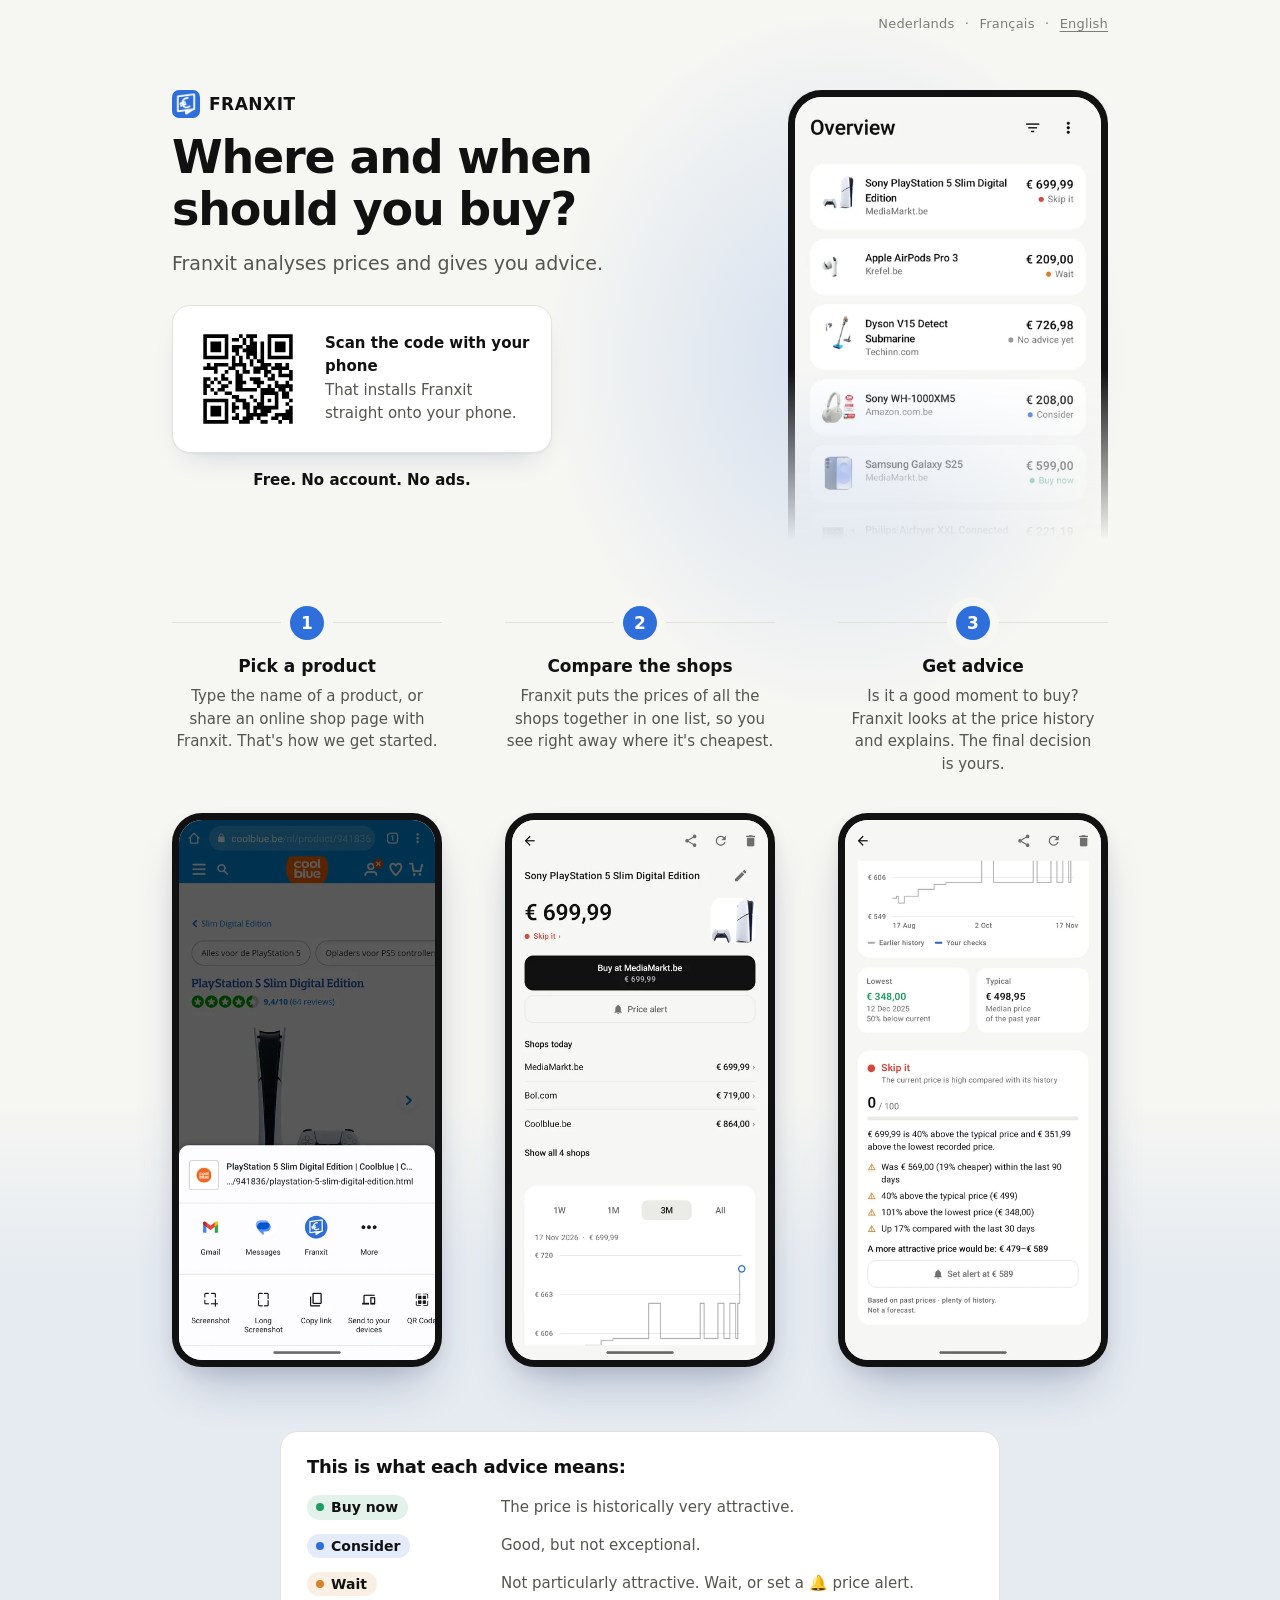
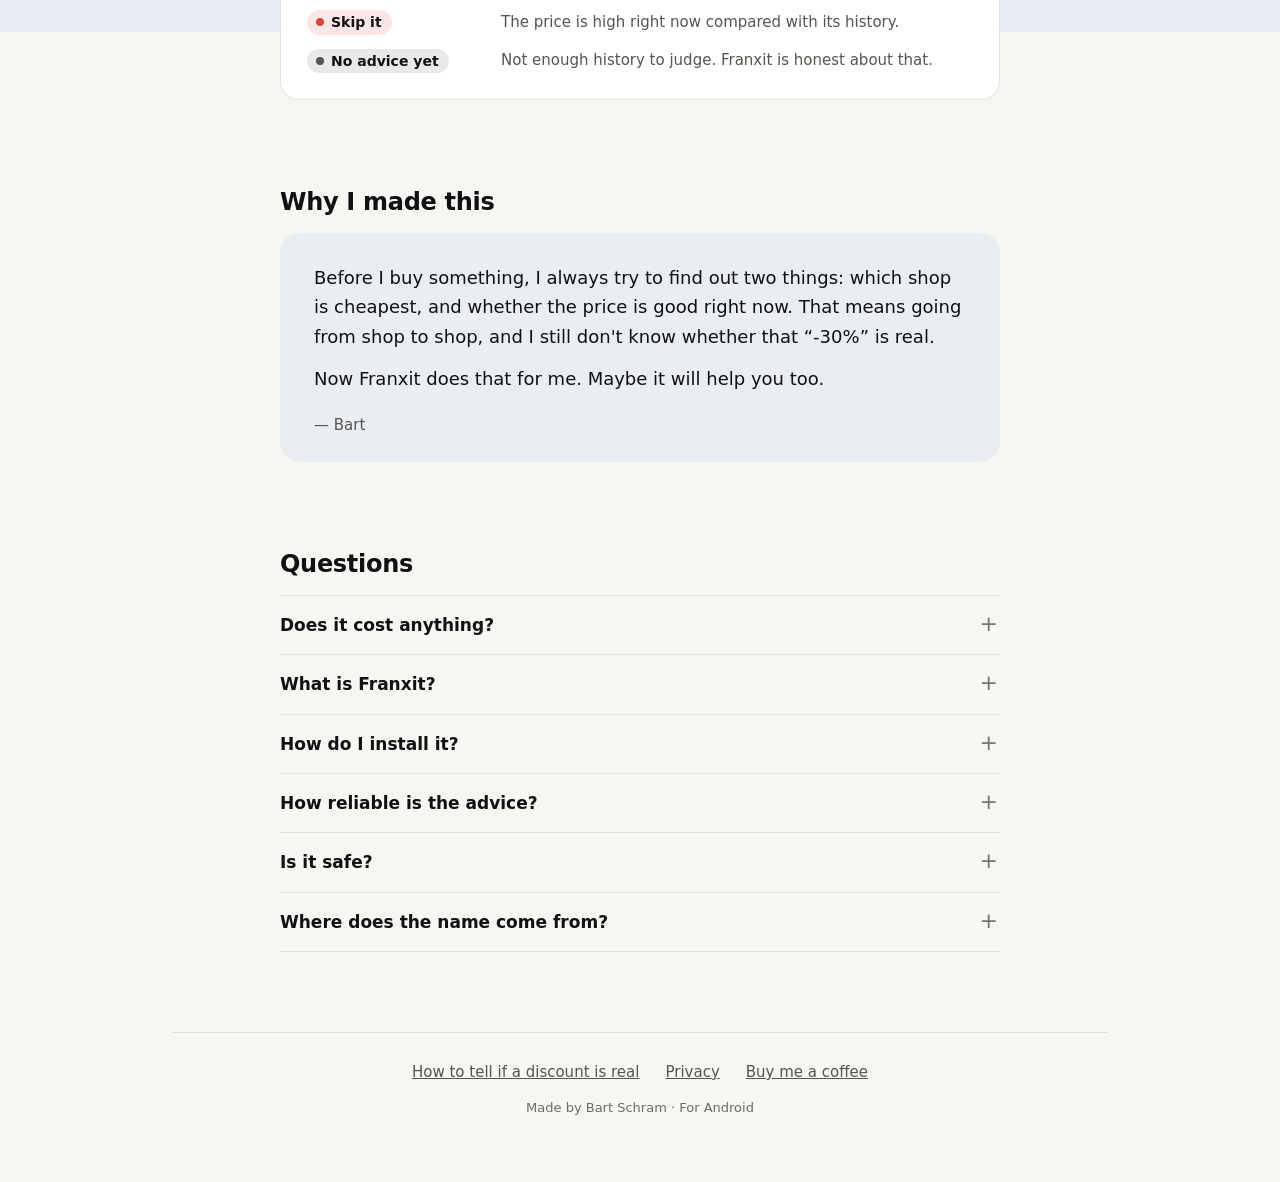
==== index.html @ c99025d2 "Footer: a quiet 'Buy me a coffee' link (nl/fr/en) Co-Authored-By: Claude Sonnet 5.5 <noreply@anthrop" ====
<!doctype html>
<html lang="nl">
<head>
<meta charset="utf-8">
<meta name="viewport" content="width=device-width, initial-scale=1">
<title>Franxit – gratis Android-app: waar en wanneer koop je best?</title>
<meta name="description" content="Franxit analyseert de prijzen en geeft advies: waar het goedkoopst is en of nu het juiste moment is. Gratis, voor Android.">
<meta name="theme-color" content="#2f6fdb">
<meta property="og:type" content="website">
<meta property="og:url" content="https://franxit.be/">
<meta property="og:locale" content="nl_BE">
<meta property="og:title" content="Franxit: waar en wanneer koop je best?">
<meta property="og:description" content="Franxit analyseert de prijzen en geeft advies: waar het goedkoopst is en of nu het juiste moment is. Gratis, voor Android.">
<meta property="og:image" content="https://franxit.be/preview.png?v=3">
<meta property="og:image:width" content="1200">
<meta property="og:image:height" content="630">
<meta property="og:site_name" content="Franxit">
<meta property="og:image:alt" content="Franxit: waar en wanneer koop je best?">
<meta name="twitter:card" content="summary_large_image">
<meta name="twitter:title" content="Franxit: waar en wanneer koop je best?">
<meta name="twitter:description" content="Franxit analyseert de prijzen en geeft advies: waar het goedkoopst is en of nu het juiste moment is. Gratis, voor Android.">
<meta name="twitter:image" content="https://franxit.be/preview.png?v=3">
<link rel="canonical" href="https://franxit.be/">
<meta name="robots" content="index,follow,max-snippet:-1,max-image-preview:large,max-video-preview:-1">
<script type="application/ld+json">{"@context": "https://schema.org", "@type": "SoftwareApplication", "name": "Franxit", "url": "https://franxit.be/", "inLanguage": "nl", "applicationCategory": "ShoppingApplication", "operatingSystem": "Android 8.0 or newer", "description": "Franxit analyseert de prijzen en geeft advies: waar het goedkoopst is en of nu het juiste moment is. Gratis, voor Android.", "image": "https://franxit.be/icon.png", "downloadUrl": "https://github.com/BartSchram93/franxit-download/releases/latest/download/franxit.apk", "offers": {"@type": "Offer", "price": "0", "priceCurrency": "EUR"}, "screenshot": ["https://franxit.be/screens/share.webp", "https://franxit.be/screens/nl/overview.webp", "https://franxit.be/screens/nl/advice.webp", "https://franxit.be/screens/nl/details.webp"], "featureList": ["Kies een product", "Vergelijk de winkels", "Krijg advies", "Volg het op"], "dateModified": "2026-11-18"}</script>
<script type="application/ld+json">{"@context": "https://schema.org", "@type": "WebSite", "name": "Franxit", "url": "https://franxit.be/", "inLanguage": "nl"}</script>
<script type="application/ld+json">{"@context": "https://schema.org", "@type": "FAQPage", "inLanguage": "nl", "mainEntity": [{"@type": "Question", "name": "Kost het iets?", "acceptedAnswer": {"@type": "Answer", "text": "Nee. Geen abonnement en geen reclame. Voor extra winkels via Google Shopping maak je zelf een gratis account bij SerpApi."}}, {"@type": "Question", "name": "Wat is Franxit?", "acceptedAnswer": {"@type": "Answer", "text": "Franxit is een gratis Android-app voor wie iets wil kopen. Je kiest een product. Franxit zoekt de goedkoopste winkel, kijkt of de prijs nu goed zit en geeft advies, zoals “nu kopen” of “wachten”. Geen account en geen reclame."}}, {"@type": "Question", "name": "Hoe installeer ik het?", "acceptedAnswer": {"@type": "Answer", "text": "Franxit werkt nog niet op iPhone, enkel op Android. Het staat niet in de Play Store, dus Android vraagt eerst toestemming. 1. Tik op de downloadknop. Waarschuwt je browser? Kies Toch downloaden. 2. Open franxit.apk. Android vraagt toestemming. Tik op Instellingen, zet het aan en ga terug. 3. Tik op Installeren. Waarschuwt Play Protect? Kies Meer details, dan Toch installeren."}}, {"@type": "Question", "name": "Hoe betrouwbaar is het advies?", "acceptedAnswer": {"@type": "Answer", "text": "Zo betrouwbaar als de prijsgeschiedenis. Heeft een product te weinig geschiedenis, dan zegt Franxit “Nog geen advies” in plaats van te gokken. Het advies rust op wat er al gebeurd is, niet op een voorspelling."}}, {"@type": "Question", "name": "Is het veilig?", "acceptedAnswer": {"@type": "Answer", "text": "Franxit vraagt enkel toegang tot internet en meldingen. Er is geen account en je producten blijven op je gsm. Franxit meet anoniem hoe de app gebruikt wordt, nooit welke producten je volgt. Het volledige verhaal staat hier.De waarschuwing bij het installeren komt er omdat de app niet in de Play Store staat."}}, {"@type": "Question", "name": "Waar komt de naam vandaan?", "acceptedAnswer": {"@type": "Answer", "text": "Van de Belgische frank en het Engelse “sit”. Op je geld blijven zitten tot het de moeite is."}}]}</script>
<link rel="alternate" hreflang="nl" href="https://franxit.be/">
<link rel="alternate" hreflang="fr" href="https://franxit.be/fr/">
<link rel="alternate" hreflang="en" href="https://franxit.be/en/">
<link rel="alternate" hreflang="x-default" href="https://franxit.be/">
<link rel="icon" href="/favicon.ico" sizes="48x48">
<link rel="icon" type="image/png" href="icon.png" sizes="256x256">
<link rel="apple-touch-icon" href="icon.png">
<script>try{if(!localStorage.getItem("lang")){var l=(navigator.language||"").slice(0,2);if(l==="fr")location.replace("/fr/");else if(l==="en")location.replace("/en/");}}catch(e){}</script>
<script>(function(){var u=navigator.userAgent||"",d=document.documentElement;d.className=/iPhone|iPad|iPod/.test(u)||(/Macintosh/.test(u)&&navigator.maxTouchPoints>1)?"ios":/Android/.test(u)?"android":"desktop";})();</script>
<style>
  :root {
    --bg: #f6f6f3; --card: #ffffff; --ink: #111111; --muted: #5d5d58; --line: #e2e2dc;
    --blue: #2f6fdb; --on-blue: #ffffff; --green: #1f9d61; --orange: #d9822b; --red: #d9483b;
    --track: #e6e6e0;
  }
  @media (prefers-color-scheme: dark) {
    :root { --bg: #0f0f10; --card: #1a1a1c; --ink: #f2f2ee; --muted: #a2a29c; --line: #2c2c2f; --track: #2e2e31; }
  }
  * { box-sizing: border-box; }
  /* No lonely words at the end of a line: short texts are balanced, longer ones kept even. */
  h1, h2, .lead, .sub, .note, .calm, .source, figcaption, .feature strong, .advice .what, summary { text-wrap: balance; }
  p, li, .feature p, details p, .advice p { text-wrap: pretty; }
  html { scroll-behavior: smooth; }
  body { margin: 0; background: var(--bg); color: var(--ink); font: 17px/1.55 system-ui, -apple-system, "Segoe UI", Roboto, sans-serif; }
  main { max-width: 1200px; margin: 0 auto; padding: 0 22px 64px; }
  .narrow { max-width: none; }
  a { color: var(--blue); }

  .hero { padding: 36px 0 8px; text-align: center; }
  .hero-shot { margin: 34px auto 0; width: 230px; height: 300px; overflow: hidden; -webkit-mask-image: linear-gradient(#000 70%, transparent); mask-image: linear-gradient(#000 70%, transparent); }
  .hero-shot img { display: block; width: 100%; height: auto; border: 7px solid #111; border-radius: 34px; box-shadow: 0 8px 24px rgba(0,0,0,.14); background: var(--card); }
  @media (min-width: 900px) {
    .hero { display: grid; grid-template-columns: 1fr 340px; gap: 96px; align-items: center; text-align: left; padding: 40px 0 0; }
    .hero-shot { margin: 0; width: 380px; height: 590px; overflow: hidden; -webkit-mask-image: linear-gradient(#000 80%, transparent); mask-image: linear-gradient(#000 80%, transparent); }
    .hero .lead { margin-left: 0; }
    h1 { font-size: 56px; }
    .lead { font-size: 21px; }
    h2 { margin-top: 96px; font-size: 28px; }
    .desktop .qr { max-width: 520px; }
    .qr img { width: 160px; height: 160px; }
    .hero .calm, .hero .source { max-width: 520px; }
    .desktop .copy { display: block; width: 100%; max-width: 440px; text-align: center; }
    .desktop .qr, .calm, .source { margin-left: 0; margin-right: 0; text-align: left; }
    .desktop .hero .qr { margin: 0 0 14px; }
    .hero .calm, .hero .source { margin-left: 0; margin-right: 0; max-width: 440px; text-align: center; }
  }
  .logo { width: 84px; height: 84px; border-radius: 21px; display: block; margin: 0 auto 18px; box-shadow: 0 6px 20px rgba(47,111,219,.28); }
  .brand { display: flex; align-items: center; justify-content: center; gap: 9px; font-weight: 700; letter-spacing: .5px; color: var(--ink); margin: 0 0 14px; }
  .brand img { width: 28px; height: 28px; border-radius: 7px; }
  @media (min-width: 900px) { .brand { justify-content: flex-start; } }
  h1 { font-size: 36px; line-height: 1.12; margin: 0 0 14px; letter-spacing: -0.6px; }
  .lead { color: var(--muted); font-size: 19px; margin: 0 auto 26px; max-width: 540px; }
  .get { display: block; max-width: 440px; margin: 0 auto; text-align: left; text-decoration: none; color: var(--ink); background: var(--card); border: 1px solid var(--line); border-radius: 18px; padding: 16px; }
  .get-top { display: flex; align-items: center; gap: 14px; }
  .get-icon { width: 52px; height: 52px; border-radius: 13px; flex: none; }
  .get-text strong { display: block; font-size: 18px; line-height: 1.25; }
  .get-text small { display: block; color: var(--muted); font-size: 14px; line-height: 1.4; margin-top: 3px; }
  .get-text small span { display: block; white-space: nowrap; }
  .get-text small #meta:empty, .get-text small #meta:not(.on) { display: none; }
  .get-go { display: block; margin-top: 14px; text-align: center; background: var(--blue); color: var(--on-blue); font-weight: 600; font-size: 17px; padding: 12px; border-radius: 12px; }
  .get:hover .get-go { filter: brightness(1.06); }
  .source { color: var(--muted); font-size: 14px; text-align: center; margin: 6px auto 0; max-width: 440px; }
  .version { color: var(--muted); font-size: 14px; text-align: center; margin: 10px 0 0; min-height: 1.4em; }
  .calm { color: var(--ink); font-size: 15px; font-weight: 600; text-align: center; margin: 16px auto 0; max-width: 420px; }

  .ios-note, .qr { display: none; }
  .ios .ios-note { display: block; max-width: 440px; margin: 0 auto 14px; background: var(--card); border: 1px solid var(--line); border-radius: 14px; padding: 12px 16px; font-size: 15px; color: var(--muted); text-align: left; }
  .ios .get, .ios .source { display: none; }
  .desktop .qr { display: flex; align-items: center; gap: 16px; max-width: 440px; margin: 0 auto 14px; text-align: left; color: var(--muted); font-size: 15px; background: var(--card); border: 1px solid var(--line); border-radius: 18px; padding: 14px 16px; }
  .qr strong { color: var(--ink); }
  .qr img { width: 124px; height: 124px; flex: none; background: #fff; image-rendering: pixelated; }
.steps { list-style: none; padding: 0; margin: 20px 0 0; display: grid; gap: 20px; counter-reset: s; }
  .steps li { counter-increment: s; display: grid; grid-template-columns: 34px 1fr; gap: 14px; align-items: start; margin: 0; }
  .steps li::before { content: counter(s); width: 34px; height: 34px; border-radius: 50%; background: var(--blue); color: var(--on-blue); font-weight: 700; display: grid; place-items: center; }
  @media (min-width: 900px) { .steps { grid-template-columns: repeat(3, 1fr); gap: 32px; } .steps li { grid-template-columns: 1fr; gap: 12px; align-content: start; } }
    .steps strong { display: block; }
  a:focus-visible, summary:focus-visible { outline: 3px solid var(--blue); outline-offset: 3px; border-radius: 6px; }
  .steps span { color: var(--muted); font-size: 15px; }
  .dl2 { display: block; max-width: 440px; margin: 16px auto 0; text-align: center; background: var(--blue); color: var(--on-blue); font-weight: 600; padding: 12px; border-radius: 12px; text-decoration: none; }
  .ios .dl2, .desktop .dl2, .desktop .get, .desktop .source { display: none; }
  .share { display: inline-block; margin-top: 10px; }

  h2 { font-size: 24px; line-height: 1.2; margin: 64px 0 8px; letter-spacing: -0.3px; }
  .sub { color: var(--muted); margin: 0 0 20px; }
  .note { color: var(--muted); font-size: 14px; margin: 12px 0 0; }

  /* The advice card, as the app shows it */
  .advice { background: var(--card); border: 1px solid var(--line); border-radius: 20px; padding: 18px 20px; }
  .advice .head { display: flex; align-items: flex-start; gap: 10px; }
  .advice .dot { flex: none; width: 10px; height: 10px; border-radius: 50%; background: var(--green); margin-top: 9px; }
  .advice .title { font-size: 21px; font-weight: 600; color: var(--green); line-height: 1.3; }
  .advice .what { color: var(--muted); font-size: 14px; margin-top: 1px; }
  .bar { margin: 14px 0 12px; height: 8px; border-radius: 6px; background: var(--track); overflow: hidden; }
  .bar span { display: block; height: 100%; width: 82%; background: var(--green); border-radius: 6px; }
  .advice p { margin: 0 0 10px; font-size: 16px; }
  .reasons { list-style: none; padding: 0; margin: 0 0 12px; }
  .reasons li { position: relative; padding-left: 22px; margin: 0 0 6px; font-size: 15px; }
  .reasons li::before { content: "+"; position: absolute; left: 4px; top: 0; font-weight: 700; color: var(--green); }
  .advice .foot { color: var(--muted); font-size: 13px; margin: 0; }

  .shots { display: flex; gap: 14px; overflow-x: auto; scroll-snap-type: x mandatory; margin: 0 -22px; padding: 4px 22px 14px; scrollbar-width: none; }
  .shots::-webkit-scrollbar { display: none; }
  .phone { flex: 0 0 70%; scroll-snap-align: center; margin: 0; text-align: center; }
  .phone img { display: block; width: 100%; height: auto; border: 7px solid #111; border-radius: 30px; box-shadow: 0 8px 24px rgba(0,0,0,.14); background: var(--card); }
  .phone figcaption { color: var(--muted); font-size: 14px; margin-top: 10px; }
  .dots { display: flex; justify-content: center; gap: 7px; margin: 2px 0 0; }
  .dots span { width: 7px; height: 7px; border-radius: 50%; background: var(--line); }
  .dots span.on { background: var(--ink); }
  /* Tablet or a narrow window: two by two, nothing to scroll. On a computer all four in a row. */
  @media (min-width: 900px) { .shots { display: grid; grid-template-columns: 1fr 1fr; gap: 24px; overflow: visible; margin: 0; padding: 4px 0 14px; } .phone { flex: none; } .dots { display: none; } }
  @media (min-width: 900px) { .shots { grid-template-columns: repeat(3, minmax(0, 330px)); justify-content: space-between; } .phone { max-width: 330px; } }
    /* The advice names: the label with its dot, and its explanation under it. The same on every screen and in every language. */
  /* The five advice names as coloured labels, each with its explanation. The same on every screen and language. */
  .advice-h { margin: 36px 0 14px; font-weight: 700; font-size: 17px; }
  .legend { list-style: none; padding: 0; margin: 0; display: grid; gap: 12px; }
  .legend li { display: grid; grid-template-columns: 1fr; gap: 3px; margin: 0; font-size: 15px; line-height: 1.45; }
  .legend strong { justify-self: start; display: inline-flex; align-items: center; gap: 7px; padding: 2px 10px 2px 9px; border-radius: 999px; font-size: 14px; font-weight: 600; background: color-mix(in srgb, var(--c) 13%, transparent); }
  .legend i { flex: none; width: 8px; height: 8px; border-radius: 50%; background: var(--c); }
  .legend span { color: var(--muted); }
  @media (min-width: 900px) { .legend li { grid-template-columns: 170px 1fr; gap: 16px; align-items: center; } }

    .features { display: grid; gap: 28px 40px; grid-template-columns: 1fr; padding: 0; margin: 0; list-style: none; }
  @media (min-width: 560px) { .features { grid-template-columns: 1fr 1fr; } }
  @media (min-width: 900px) { .features { grid-template-columns: repeat(4, 1fr); } }
  .feature { margin: 0; padding-top: 14px; border-top: 1px solid var(--line); }
  .feature strong { display: block; font-size: 17px; margin-bottom: 4px; text-wrap: wrap; }
  .feature p { margin: 0; color: var(--muted); font-size: 15px; }

  /* The story: plain text, no panel. */
  .story p { font-size: 17px; line-height: 1.65; margin: 0 0 12px; }
  @media (min-width: 900px) { .story p { font-size: 18px; } }
  .signature { color: var(--muted); font-size: 15px !important; margin: 16px 0 0 !important; }
  .signature::before { content: "— "; }

    .card { background: var(--card); border: 1px solid var(--line); border-radius: 18px; padding: 18px 20px; }
  .card p { margin: 0 0 10px; } .card p:last-child { margin: 0; }
  ol { padding-left: 22px; margin: 0; } li { margin: 0 0 10px; }
  .small { color: var(--muted); font-size: 15px; }

  details { border-top: 1px solid var(--line); padding: 0; margin: 0; }
  details:last-of-type { border-bottom: 1px solid var(--line); }
  summary { cursor: pointer; font-weight: 600; padding: 16px 0; list-style: none; position: relative; padding-right: 28px; }
  summary::-webkit-details-marker { display: none; }
  summary::after { content: "+"; position: absolute; right: 2px; top: 11px; font-size: 22px; font-weight: 400; color: var(--muted); }
  details[open] summary::after { content: "–"; }
  details p { margin: 0 0 14px; color: var(--muted); }

  footer { margin-top: 56px; color: var(--muted); font-size: 14px; text-align: center; }
  footer p { margin: 0 0 6px; }
  footer a { color: var(--muted); }

  /* The language choice: there for whoever looks for it, not competing with the page. */
  .langs { text-align: right; font-size: 13px; padding-top: 6px; color: var(--muted); opacity: .75; letter-spacing: .2px; }
  .langs { margin-right: -6px; }
  .langs a { color: var(--muted); text-decoration: none; display: inline-block; padding: 8px 6px; }
  .langs a:hover { text-decoration: underline; opacity: 1; }
  .langs b { color: var(--muted); font-weight: 500; display: inline-block; padding: 8px 6px; text-decoration: underline; text-underline-offset: 3px; }

  /* On a computer the whole width is used: the blocks sit side by side instead of in one narrow column. */
  @media (min-width: 900px) {
    .legend { grid-template-columns: repeat(5, 1fr); gap: 28px; }
    .legend li { grid-template-columns: 1fr; gap: 8px; align-items: start; align-content: start; }
    .story { display: grid; grid-template-columns: 1.5fr 1fr; column-gap: 64px; padding: 34px 40px 30px 36px; }
    .story::before { left: 32px; }
    .story p { margin: 0; }
    .story p:first-of-type { grid-row: 1 / span 2; }
    .story p:nth-of-type(2) { padding-top: 14px; align-self: start; font-size: 22px; line-height: 1.5; }
    .story .signature { align-self: end; margin: 0 !important; }
    .install { padding: 26px 32px; }
    .install ol { display: grid; grid-template-columns: repeat(3, 1fr); gap: 36px; list-style: none; padding: 0; counter-reset: i; }
    .install ol li { counter-increment: i; margin: 0; }
    .install ol li::before { content: counter(i); display: grid; place-items: center; width: 30px; height: 30px; border-radius: 50%; background: var(--blue); color: var(--on-blue); font-weight: 700; margin-bottom: 10px; }
    .install .small { margin-top: 22px !important; }
    .faq { display: grid; grid-template-columns: 1fr 1fr; column-gap: 56px; align-items: start; }
    .faq details:last-of-type { border-bottom: 0; }
    .faq details:nth-last-of-type(-n+2) { border-bottom: 1px solid var(--line); }
  }

  @media (min-width: 900px) { footer { margin-top: 80px; padding-top: 28px; border-top: 1px solid var(--line); } }

  /* Each screen has its step on top. */
  .step { display: grid; grid-template-columns: 34px 1fr; gap: 14px; align-items: start; text-align: left; margin-bottom: 18px; }
  .step b { width: 34px; height: 34px; border-radius: 50%; background: var(--blue); color: var(--on-blue); display: grid; place-items: center; }
  .step strong { display: block; }
  .step span { color: var(--muted); font-size: 15px; display: block; }
  .phone figcaption { display: none; }
  .minor { font-size: 20px; }
  .copy, .closing { display: none; }
  .copy { font: inherit; font-size: 14px; color: var(--muted); background: none; border: 0; padding: 8px 0 0; cursor: pointer; text-decoration: underline; text-underline-offset: 3px; }
  .desktop .copy { display: inline-block; }
  .desktop .closing { display: block; }
  .closing { margin: 96px 0 0; padding: 44px 24px; border-radius: 24px; text-align: center; background: color-mix(in srgb, var(--blue) 9%, var(--bg)); }
  .closing h2 { margin: 0 0 22px; }
  .closing-qr { display: inline-flex; align-items: center; gap: 22px; text-align: left; color: var(--muted); font-size: 15px; background: var(--card); border: 1px solid var(--line); border-radius: 18px; padding: 16px 22px; }
  .closing-qr strong { color: var(--ink); }
  .closing-qr img { width: 140px; height: 140px; image-rendering: pixelated; background: #fff; }
  @media (min-width: 900px) {
    .hero { grid-template-columns: minmax(0, 1fr) 380px; gap: 64px; }
    .hero-shot { position: relative; }
    .step { min-height: 92px; }
    .minor { margin-top: 80px; }
  }

  @media (min-width: 900px) { .desktop .hero .qr { max-width: 440px; } .desktop .hero .qr img { width: 150px; height: 150px; flex: none; } }

  .story { padding: 0; }
  @media (min-width: 900px) {
    .story { display: block; max-width: 760px; }
    .story p, .story p:nth-of-type(2) { font-size: 18px; line-height: 1.65; padding: 0; margin: 0 0 12px; grid-row: auto; }
  }
  details p { margin: 0 0 12px; }
  .install-steps { margin: 0 0 12px; padding-left: 22px; color: var(--muted); }
  .install-steps li { margin: 0 0 8px; }
  .install-steps strong { color: var(--ink); }

  /* Phone: the cards line up on the left margin, only the next one peeks in (faded), nothing is cut off on the left. */
  @media (max-width: 899px) {
    .shots { gap: 24px; scroll-padding-left: 22px; -webkit-mask-image: linear-gradient(to right, #000 86%, transparent); mask-image: linear-gradient(to right, #000 86%, transparent); }
    .shots.end { -webkit-mask-image: none; mask-image: none; }
    .phone { flex: 0 0 76%; scroll-snap-align: start; }
  }

  /* Every step text box is as tall as the tallest one, so the screens below start on the same line. */
  .phone { display: flex; flex-direction: column; }
  .step { flex: 1 1 auto; align-content: start; }
  .phone img { flex: none; }

  /* The overview: in the carousel as the last card on phones and tablets, big in the hero on a computer. */
  .step.plain { grid-template-columns: 1fr; }
  @media (max-width: 899px) { .hero-shot { display: none; } }
  @media (min-width: 900px) { .phone.extra { display: none; } }

  .wide .shots { margin-top: 56px; }
  @media (min-width: 900px) { .wide .shots { margin-top: 72px; } }

  /* The step text sits under its screen. */
  .step { margin: 18px 0 0; flex: none; }
  .phone img { order: 0; }

  /* Finishing touches */
  :root { --muted: #55554f; }
  @media (prefers-color-scheme: dark) { :root { --muted: #a8a8a2; } }
  .advice-h { margin-top: 48px; font-size: 18px; }
  @media (min-width: 900px) {
    .step span, .legend span, details p, .install-steps { font-size: 16px; }
    .legend li { font-size: 16px; }
    .advice-h { margin-top: 72px; }
    .hero-copy { padding-bottom: 28px; }
    .story { columns: 2; column-gap: 56px; max-width: none; display: block; }
    .story p { break-inside: avoid; }
    .story .signature { column-span: all; margin-top: 8px !important; }
    footer { display: flex; flex-wrap: wrap; justify-content: center; gap: 0; }
    footer p { margin: 0; }
    footer p + p::before { content: "·"; margin: 0 12px; }
  }
  @media (min-width: 900px) {
    footer .share { margin-top: 0; }
    .story p:nth-of-type(2) { font-size: 22px; line-height: 1.5; }
  }

  /* Polish: depth, a soft glow behind the hero phone, and phones that still show up in dark mode. */
  :root { color-scheme: light dark; }
  ::selection { background: color-mix(in srgb, var(--blue) 25%, transparent); }
  .hero { position: relative; }
  .phone img, .hero-shot img { box-shadow: 0 28px 50px -18px rgba(22, 44, 96, .30), 0 6px 16px rgba(0, 0, 0, .07); }
  .qr, .get, .ios .ios-note { box-shadow: 0 1px 2px rgba(0, 0, 0, .04), 0 14px 30px -18px rgba(22, 44, 96, .25); }
  .step b { box-shadow: 0 0 0 5px color-mix(in srgb, var(--blue) 14%, transparent); }
  @media (min-width: 900px) {
    .hero::before { content: ""; position: absolute; right: -20px; top: -30px; width: 580px; height: 700px; z-index: -1; pointer-events: none;
      background: radial-gradient(closest-side, color-mix(in srgb, var(--blue) 17%, transparent), transparent); }
    h1 { letter-spacing: -1.2px; }
    .hero-shot { -webkit-mask-image: linear-gradient(#000 62%, transparent); mask-image: linear-gradient(#000 62%, transparent); }
  }
  @media (prefers-color-scheme: dark) {
    .phone img, .hero-shot img { border-color: #3a3a40; box-shadow: 0 28px 50px -18px rgba(0, 0, 0, .8), 0 0 0 1px #4a4a52; }
    .qr, .get { box-shadow: none; }
  }
  .qr img { border-radius: 10px; }

  /* Dark mode: no grey fade on the hero phone, a clean rounded cut instead. */
  @media (prefers-color-scheme: dark) and (min-width: 900px) {
    .hero-shot { -webkit-mask-image: none; mask-image: none; border-radius: 36px; box-shadow: 0 0 0 1px #4a4a52, 0 28px 50px -18px rgba(0,0,0,.8); }
    .hero-shot img { box-shadow: none; border-bottom: 0; border-radius: 36px 36px 0 0; }
  }
  @media (min-width: 900px) { .story p:nth-of-type(2) { font-size: 18px; line-height: 1.65; } }
  .step { margin-top: 34px; }

  /* Steps: above their screen on tablet and computer; on a phone one shared caption under the carousel follows the screen in view. */
  .step { margin: 0 0 24px; flex: 1 1 auto; }
  .live { display: none; }
  @media (max-width: 899px) {
    .phone .step { display: none; }
    .phone { flex: 0 0 66%; }
    .live { display: block; margin-top: 18px; min-height: 96px; }
    .live .live-step { display: none; margin: 0; }
    .live .live-step.on { display: grid; }
  }
  @media (max-width: 899px) { .shots { padding-bottom: 36px; margin-bottom: -22px; } }

  @media (max-width: 899px) { .live { min-height: 128px; } }
  @media (max-width: 899px) { .dots { margin-top: 18px; } }
  /* Phone: the chosen screen snaps to the middle, a sliver of its neighbours on both sides. */
  @media (max-width: 899px) {
    .shots { padding-left: 17vw; padding-right: 17vw; scroll-padding: 0; gap: 20px;
      -webkit-mask-image: linear-gradient(to right, transparent, #000 9%, #000 91%, transparent); mask-image: linear-gradient(to right, transparent, #000 9%, #000 91%, transparent); }
    .shots.end { -webkit-mask-image: linear-gradient(to right, transparent, #000 9%, #000 91%, transparent); mask-image: linear-gradient(to right, transparent, #000 9%, #000 91%, transparent); }
    .phone { flex: 0 0 66vw; scroll-snap-align: center; }
  }
  /* Phone: tighter rhythm between the blocks, and the shared caption is only as tall as its longest step. */
  @media (max-width: 899px) {
    .live { display: grid; min-height: 0; margin-top: 10px; }
    .live .live-step, .live .live-step.on { display: grid; grid-area: 1 / 1; visibility: hidden; }
    .live .live-step.on { visibility: visible; }
    .wide .shots { margin-top: 36px; }
    .advice-h { margin-top: 36px; }
    h2 { margin-top: 44px; }
    .dots { margin-top: 14px; }
    footer { margin-top: 40px; }
  }

  /* Desktop: a narrower, centred column. The FAQ, story and legend stack instead of sitting side by side. */
  @media (min-width: 900px) {
    main { max-width: 980px; }
    .hero { grid-template-columns: minmax(0, 1fr) 320px; gap: 56px; }
    .hero-shot { width: 320px; height: 500px; }
    h1 { font-size: 46px; }
    .shots { grid-template-columns: repeat(3, minmax(0, 270px)); }
    .phone { max-width: 270px; }
    .narrow { max-width: 720px; margin-left: auto; margin-right: auto; }
    .legend { grid-template-columns: 1fr; gap: 14px; max-width: 720px; margin-left: auto; margin-right: auto; }
    .advice-h { max-width: 720px; margin-left: auto; margin-right: auto; }
    .legend li { grid-template-columns: 190px 1fr; gap: 18px; align-items: center; }
    .story { columns: 1; max-width: none; }
    .story p, .story p:nth-of-type(2) { font-size: 18px; }
    .faq { grid-template-columns: 1fr; }
    .faq details:nth-last-of-type(-n+2) { border-bottom: 0; }
    .faq details:last-of-type { border-bottom: 1px solid var(--line); }
  }

  .sr-only { position: absolute; width: 1px; height: 1px; margin: -1px; padding: 0; overflow: hidden; clip: rect(0 0 0 0); white-space: nowrap; border: 0; }

  /* Desktop and tablet: each step is anchored to its screen, same width, with a thin rule on top; less air above. */
  @media (min-width: 900px) {
    .phone .step { width: 100%; padding-top: 16px; border-top: 1px solid var(--line); margin-bottom: 20px; align-content: start; }
    .step b { box-shadow: none; }
    .wide .shots { margin-top: 48px; }
  }

  /* Footer: the links on one line, the small print under it. */
  footer, footer p { display: block; }
  footer .foot-links { display: flex; flex-wrap: wrap; justify-content: center; gap: 8px 26px; margin: 0 0 14px; font-size: 15px; }
  footer .foot-links a { margin: 0; white-space: nowrap; }
  footer .foot-meta { margin: 0; font-size: 13px; opacity: .85; }
  footer p + p::before { content: none; }
  @media (max-width: 899px) { footer .foot-links { flex-direction: column; align-items: center; gap: 10px; } }

  @media (max-width: 899px) { .dots { margin-top: 4px; } .live { margin-top: 28px; } }
  @media (max-width: 899px) { .shots { padding-bottom: 72px; margin-bottom: -58px; } }

  /* Last refinements: fewer questions, the legend as a quiet card on desktop, the story as a soft panel, the date on its own line. */
  .story { background: color-mix(in srgb, var(--blue) 6%, var(--bg)); border-radius: 20px; padding: 24px 24px 18px; }
  .story p:last-child { margin-bottom: 0; }
  #updated { display: block; margin-top: 4px; }
  @media (min-width: 900px) {
    .legend-card { max-width: none; margin: 72px 0 0; background: var(--card); border: 1px solid var(--line); border-radius: 18px; padding: 26px 30px 28px; }
    .legend-card .advice-h { margin: 0 0 18px; max-width: none; }
    .legend-card .legend { max-width: none; margin: 0; }
    .hero-shot { height: 450px; }
    .story { padding: 30px 34px 24px; }
  }

  /* Phone: label on the left, explanation on the right, so the list is about half as tall. */
  @media (max-width: 899px) {
    .legend { gap: 16px; }
    .legend li { grid-template-columns: 42% 1fr; gap: 14px; align-items: start; font-size: 15px; line-height: 1.45; }
    .legend strong { white-space: normal; align-items: center; }
    .legend span { padding-top: 2px; }
  }
  @media (max-width: 899px) { .legend li { grid-template-columns: 40% 1fr; gap: 12px; } .legend strong { border-radius: 16px; padding: 4px 11px 4px 10px; } }
  /* Phone, second attempt: a plain coloured dot and bold label, the explanation right under it; no pills, tight rhythm. */
  @media (max-width: 899px) {
    .legend { gap: 14px; }
    .legend li { grid-template-columns: 1fr; gap: 1px; font-size: 15px; line-height: 1.45; }
    .legend strong { background: none; border-radius: 0; padding: 0; gap: 9px; font-size: 16px; display: flex; justify-self: start; }
    .legend i { width: 9px; height: 9px; }
    .legend span { padding: 0 0 0 18px; }
  }

  /* Phone: the phone is sized to the available height so it and its caption fit together (see the nudge in the page script). */
  @media (max-width: 899px) {
    .shots { --pw: min(66vw, 360px, calc((100svh - 190px) / 2.05)); padding-left: calc((100vw - var(--pw)) / 2); padding-right: calc((100vw - var(--pw)) / 2); }
    .phone { flex: 0 0 var(--pw); }
  }

  /* Desktop refinements: hero text and phone share their top edge, even spacing before the legend, one-line footer, the money question first. */
  @media (min-width: 900px) {
    .hero { align-items: start; }
    .hero-copy { padding-bottom: 0; }
    .legend-card { margin-top: 48px; }
    footer .foot-meta #updated { display: inline; margin: 0; }
    footer .foot-meta #updated:not(:empty)::before { content: " · "; }
  }

  .ios-note .ios-b { display: block; margin-top: 6px; }

  /* Desktop legend: every row is as tall as the tallest, so the labels sit at an even distance. */
  @media (min-width: 900px) {
    .legend-card .legend { gap: 14px; }
    .legend-card .legend li { grid-template-columns: 190px 1fr; }
    .legend-card .legend li { align-items: center; align-content: center; }
  }

  /* Desktop polish: no lone words on the last line of a step, a hover cue on the questions, a slightly higher start, equal section headings. */
  @media (min-width: 900px) {
    .step span { text-wrap: pretty; }
    summary::after { right: 2px; color: var(--ink); opacity: .55; }
    summary:hover { color: var(--blue); }
    summary:hover::after { opacity: 1; }
    details[open] summary::after { opacity: 1; }
    .hero { padding-top: 22px; }
    .wide .shots { margin-top: 40px; }
    h2, .minor { font-size: 24px; margin-top: 88px; margin-bottom: 16px; }
  }

  /* Desktop: number and title on one line, the text under them over the full column width, so it stays short (three lines). */
  @media (min-width: 900px) {
    .phone .step > div { display: contents; }
    .phone .step { grid-template-columns: 34px 1fr; column-gap: 14px; row-gap: 8px; align-items: center; }
    .phone .step strong { grid-column: 2; align-self: center; }
    .phone .step span { grid-column: 1 / -1; }
    .phone .step { min-height: 0; }
  }
  @media (min-width: 900px) { .phone .step span { font-size: 15px; line-height: 1.5; } }

  /* Desktop, final: the number sits centred on the thin line above each step, title and text centred under it. */
  @media (min-width: 900px) {
    .phone .step { display: block; position: relative; text-align: center; padding-top: 30px; }
    .phone .step > div { display: block; }
    .phone .step b { position: absolute; top: -17px; left: 50%; transform: translateX(-50%); box-shadow: 0 0 0 9px var(--bg); }
    .phone .step strong { display: block; margin-bottom: 6px; }
    .phone .step span { display: block; max-width: 270px; margin: 0 auto; }
  }
  @media (min-width: 900px) { .wide .shots { margin-top: 68px; } }
  @media (min-width: 900px) { .wide .shots { margin-top: 88px; } }
  @media (min-width: 900px) { .phone .step { margin-bottom: 38px; } }

  /* Desktop: a smaller QR code and a narrower card around it. */
  @media (min-width: 900px) {
    .desktop .hero .qr { max-width: 380px; padding: 14px 20px 14px 16px; gap: 18px; }
    .desktop .hero .qr img { width: 118px; height: 118px; }
    .hero .calm, .hero .source { max-width: 380px; }
  }
  @media (min-width: 900px) { .hero { padding-top: 48px; } }
  @media (min-width: 900px) { .wide .shots { margin-top: 78px; } }

  /* Desktop: the legend card has the same width as the story and the questions under it. */
  @media (min-width: 900px) {
    .legend-card { max-width: 720px; margin-left: auto; margin-right: auto; padding: 24px 26px 26px; }
    .legend-card .legend li { grid-template-columns: 182px 1fr; gap: 12px; }
    .legend-card .legend li span { font-size: 15px; }
  }
  @media (min-width: 900px) { .legend-card { margin-top: 74px; } }

  /* The band: full width, light blue like the story panel; it starts two thirds down the phones and ends three quarters down the legend card. */
  html { overflow-x: clip; }
  .bandwrap { position: relative; isolation: isolate; }
  @media (min-width: 900px) {
    .bandwrap::before { content: ""; position: absolute; z-index: -1; left: 50%; width: 100vw; margin-left: -50vw; top: var(--band-top, 0); height: var(--band-h, 0);
      background: linear-gradient(to bottom, transparent 0, color-mix(in srgb, var(--blue) 8%, var(--bg)) 170px); }
  }
  @media (min-width: 900px) { .legend-card { margin-top: 50px; } }

  /* Phone rhythm: more air between the blocks, a heading sits closer to its own content than to the block above, a bit more room around the buttons. */
  @media (max-width: 899px) {
    h2 { margin-top: 60px; margin-bottom: 14px; }
    .advice-h { margin-top: 46px; margin-bottom: 16px; }
    .hero .lead { margin-bottom: 30px; }
    .calm { margin-top: 18px; }
    .dl2 { margin-top: 30px; }
    footer { margin-top: 44px; }
  }

  /* Footer. Desktop: the small print on one line with dots. Phone: a thin rule, the links side by side, every small-print line a complete sentence. */
  footer .foot-meta span { display: inline; }
  @media (min-width: 900px) {
    footer .foot-meta span + span::before { content: " · "; }
    footer .foot-meta #updated:empty::before { content: none; }
  }
  @media (max-width: 899px) {
    footer { margin-top: 48px; padding-top: 28px; border-top: 1px solid var(--line); }
    footer .foot-links { flex-direction: row; flex-wrap: wrap; justify-content: center; gap: 10px 24px; margin-bottom: 18px; }
    footer .foot-meta span, footer .foot-meta #updated { display: block; margin: 0; line-height: 1.7; }
    footer .foot-meta #updated::before { content: none; }
    main { padding-bottom: 36px; }
  }
  @media (max-width: 899px) { .faq details:last-of-type { border-bottom: 0; } }
</style>
</head>
<body>
<main>

  <nav class="langs" aria-label="Language"><b>Nederlands</b> · <a href="/fr/" hreflang="fr" data-lang="fr">Français</a> · <a href="/en/" hreflang="en" data-lang="en">English</a></nav>

  <section class="hero">
   <div class="hero-copy">
    <p class="brand"><img src="icon.png" alt="" width="28" height="28">FRANXIT</p>
    <h1>Waar en wanneer koop je best?</h1>
    <p class="lead">Franxit analyseert de prijzen en geeft je advies.</p>
    <p class="ios-note"><span>Franxit werkt helaas nog niet op iPhone.</span> <span class="ios-b">Heb je een Android-gsm? Ga daarmee naar franxit.be om het te installeren.</span></p>
    <div class="qr"><img src="qr.svg" alt="QR-code naar franxit.be" width="160" height="160"><span><strong>Scan de code met je gsm</strong><br>Dan installeer je Franxit meteen op je telefoon.</span></div>
    <a class="get" id="download" href="https://github.com/BartSchram93/franxit-download/releases/latest/download/franxit.apk">
      <span class="get-top">
        <img class="get-icon" src="icon.png" alt="">
        <span class="get-text"><strong>Franxit voor Android</strong><small><span id="meta">Android 8 of nieuwer</span><span>Android 8 of nieuwer</span></small></span>
      </span>
      <span class="get-go">Downloaden</span>
    </a>
    <p class="calm">Gratis. Geen account. Geen reclame.</p>
    <p class="source">Android waarschuwt je bij het installeren, omdat Franxit niet in de Play Store staat. <a href="#installeren">Zo los je dat op</a>.</p>
   </div>
   <div class="hero-shot"><img src="screens/nl/overview.webp?v=0b0e60ac" alt="Franxit-overzicht met producten en hun advies" width="460" height="969" fetchpriority="high"></div>
  </section>

  <section class="wide">
  <h2 class="sr-only">Zo werkt het</h2>

  <div class="bandwrap" id="bandwrap">
  <div class="shots" id="shots">
    <figure class="phone"><div class="step"><b>1</b><div><strong>Kies een product</strong><span>Typ de naam van een product, of deel de pagina van een webshop met Franxit. Zo gaan we van start.</span></div></div><img src="screens/share.webp?v=479d4881" alt="Een winkelpagina delen met Franxit" width="460" height="969" loading="lazy"></figure>
    <figure class="phone"><div class="step"><b>2</b><div><strong>Vergelijk de winkels</strong><span>Franxit zet de prijzen van alle winkels onder elkaar, zodat je meteen ziet waar je het goedkoopst koopt.</span></div></div><img src="screens/nl/advice.webp?v=c82d7d6b" alt="Productscherm met de goedkoopste winkel" width="460" height="969" loading="lazy"></figure>
    <figure class="phone"><div class="step"><b>3</b><div><strong>Krijg advies</strong><span>Is het een goed moment om te kopen? Franxit legt uit, op basis van de prijsgeschiedenis. Jij beslist zelf.</span></div></div><img src="screens/nl/details.webp?v=efcc8a6c" alt="Advies met uitleg en prijsgeschiedenis" width="460" height="969" loading="lazy"></figure>
    <figure class="phone extra"><div class="step"><b>4</b><div><strong>Volg het op</strong><span>Al je producten op één scherm. Geef je maximumprijs aan en krijg een melding wanneer het zover is.</span></div></div><img src="screens/nl/overview.webp?v=0b0e60ac" alt="Franxit-overzicht met producten en hun advies" width="460" height="969" loading="lazy"></figure>
  </div>
  <div class="dots" id="dots" aria-hidden="true"><span></span><span></span><span></span><span></span></div>
  <div class="live" id="live" aria-live="polite">
    <div class="step live-step on"><b>1</b><div><strong>Kies een product</strong><span>Typ de naam van een product, of deel de pagina van een webshop met Franxit. Zo gaan we van start.</span></div></div>
    <div class="step live-step"><b>2</b><div><strong>Vergelijk de winkels</strong><span>Franxit zet de prijzen van alle winkels onder elkaar, zodat je meteen ziet waar je het goedkoopst koopt.</span></div></div>
    <div class="step live-step"><b>3</b><div><strong>Krijg advies</strong><span>Is het een goed moment om te kopen? Franxit legt uit, op basis van de prijsgeschiedenis. Jij beslist zelf.</span></div></div>
    <div class="step live-step"><b>4</b><div><strong>Volg het op</strong><span>Al je producten op één scherm. Geef je maximumprijs aan en krijg een melding wanneer het zover is.</span></div></div>
  </div>
  <div class="legend-card">
  <h2 class="advice-h">Dit betekent elk advies:</h2>
  <ul class="legend">
    <li><strong style="--c:var(--green)"><i></i>Nu kopen</strong><span>De prijs is historisch erg aantrekkelijk.</span></li>
    <li><strong style="--c:var(--blue)"><i></i>Overwegen</strong><span>Goed, maar niet uitzonderlijk.</span></li>
    <li><strong style="--c:var(--orange)"><i></i>Wachten</strong><span>Niet bijzonder aantrekkelijk. Wacht, of zet een 🔔 prijsalert.</span></li>
    <li><strong style="--c:var(--red)"><i></i>Beter niet</strong><span>De prijs is nu hoog vergeleken met de prijsgeschiedenis.</span></li>
    <li><strong style="--c:var(--muted)"><i></i>Nog geen advies</strong><span>Te weinig geschiedenis om te oordelen. Franxit is daar eerlijk over.</span></li>
  </ul>
  </div>
  </div>

  </section>

  <section class="narrow">
  <h2>Waarom ik dit maakte</h2>
  <div class="story">
    <p>Voor ik iets koop, probeer ik telkens twee dingen uit te zoeken: in welke winkel het goedkoopst is en of de prijs nu goed zit. Dat betekent winkel na winkel afgaan, en dan weet ik nog niet of die “-30%” wel echt is.</p>
    <p>Nu doet Franxit dat voor mij. Misschien helpt het jou ook.</p>
    <p class="signature">Bart</p>
  </div>

  <h2 class="minor">Vragen</h2>
  <div class="faq">
  <details>
    <summary>Kost het iets?</summary>
    <p>Nee. Geen abonnement en geen reclame. Voor extra winkels via Google Shopping maak je zelf een gratis account bij SerpApi.</p>
  </details>
  <details>
    <summary>Wat is Franxit?</summary>
    <p>Franxit is een gratis Android-app voor wie iets wil kopen. Je kiest een product. Franxit zoekt de goedkoopste winkel, kijkt of de prijs nu goed zit en geeft advies, zoals “nu kopen” of “wachten”. Geen account en geen reclame.</p>
  </details>
  <details id="installeren">
    <summary>Hoe installeer ik het?</summary>
    <p>Franxit werkt nog niet op iPhone, enkel op Android. Het staat niet in de Play Store, dus Android vraagt eerst toestemming.</p>
    <ol class="install-steps">
      <li>Tik op de downloadknop. Waarschuwt je browser? Kies <strong>Toch downloaden</strong>.</li>
      <li>Open <strong>franxit.apk</strong>. Android vraagt toestemming. Tik op <strong>Instellingen</strong>, zet het aan en ga terug.</li>
      <li>Tik op <strong>Installeren</strong>. Waarschuwt Play Protect? Kies <strong>Meer details</strong>, dan <strong>Toch installeren</strong>.</li>
    </ol>
    <p class="small">Komt er een nieuwe versie, dan zegt de app het. Installeer ze over de oude heen. Je producten blijven staan.</p>
  </details>
  <details>
    <summary>Hoe betrouwbaar is het advies?</summary>
    <p>Zo betrouwbaar als de prijsgeschiedenis. Heeft een product te weinig geschiedenis, dan zegt Franxit “Nog geen advies” in plaats van te gokken. Het advies rust op wat er al gebeurd is, niet op een voorspelling.</p>
  </details>
  <details>
    <summary>Is het veilig?</summary>
    <p>Franxit vraagt enkel toegang tot internet en meldingen. Er is geen account en je producten blijven op je gsm. Franxit meet anoniem hoe de app gebruikt wordt, nooit welke producten je volgt. <a href="privacy.html#nl">Het volledige verhaal staat hier</a>.</p><p>De waarschuwing bij het installeren komt er omdat de app niet in de Play Store staat.</p>
  </details>
  <details>
    <summary>Waar komt de naam vandaan?</summary>
    <p>Van de Belgische frank en het Engelse “sit”. Op je geld blijven zitten tot het de moeite is.</p>
  </details>
  </div>

  <a class="dl2" href="https://github.com/BartSchram93/franxit-download/releases/latest/download/franxit.apk">Downloaden</a>

  </section>

  <footer>
    <nav class="foot-links" aria-label="Links">
      <a href="/korting/">Hoe herken je een echte korting?</a>
      <a href="privacy.html#nl">Privacy</a>
      <a href="https://buymeacoffee.com/bartschram" rel="noopener">Trakteer op een koffie</a>
    </nav>
    <p class="foot-meta"><span>Gemaakt door Bart Schram</span><span>Voor Android</span><span id="updated"></span></p>
  </footer>
</main>
<script>
  // Remember a language chosen by hand, so the page doesn't switch it back.
  document.querySelectorAll(".langs a").forEach(function (a) {
    a.addEventListener("click", function () { try { localStorage.setItem("lang", a.getAttribute("data-lang")); } catch (e) {} });
  });
  try { localStorage.setItem("lang", "nl"); } catch (e) {}
  // Phone: when you stop scrolling with the phone screen in view (all but its last 10%) but its caption cut off at the bottom,
  // nudge the page down just enough to show it. Never upwards, never when it is already visible.
  (function () {
    var sh = document.getElementById("shots"), lv = document.getElementById("live");
    if (!sh || !lv || !window.matchMedia) return;
    var timer;
    function nudge() {
      if (!matchMedia("(max-width: 899px)").matches || matchMedia("(prefers-reduced-motion: reduce)").matches) return;
      var vh = window.innerHeight; if (vh < 520) return;
      var ph = sh.querySelector(".phone img"); if (!ph) return;
      var pr = ph.getBoundingClientRect(), top = sh.getBoundingClientRect().top, bottom = lv.getBoundingClientRect().bottom;
      if (pr.top < 0 || pr.bottom > vh + pr.height * 0.1 || top < 14) return;   // phone in view (its last 10% may still be below), never when already past it
      var need = bottom - (vh - 16), room = top - 14;               // how far to go, how far we may go
      var d = Math.min(need, room);
      if (d > 6) window.scrollBy({ top: d, behavior: "smooth" });
    }
    window.addEventListener("scroll", function () { clearTimeout(timer); timer = setTimeout(nudge, 160); }, { passive: true });
  })();
  // Desktop: a soft band behind the lower half of the phones and the whole legend card.
  (function () {
    var w = document.getElementById("bandwrap");
    if (!w || !window.matchMedia) return;
    function band() {
      var ph = w.querySelector(".phone img"), card = w.querySelector(".legend-card");
      if (!ph || !card || !matchMedia("(min-width: 900px)").matches) return;
      var wr = w.getBoundingClientRect(), p = ph.getBoundingClientRect(), c = card.getBoundingClientRect();
      var top = p.top - wr.top + p.height * 0.52, bottom = c.top - wr.top + c.height * 0.75;   // fades in from just over half of the phones, ends behind the legend card
      w.style.setProperty("--band-top", Math.round(top) + "px");
      w.style.setProperty("--band-h", Math.max(0, Math.round(bottom - top)) + "px");
    }
    band();
    window.addEventListener("resize", band);
    window.addEventListener("load", band);
    if (document.fonts && document.fonts.ready) document.fonts.ready.then(band);
    if (window.ResizeObserver) new ResizeObserver(band).observe(w);
  })();
  // A link to the install steps opens them.
  function openInstall() { if (location.hash === "#installeren") { var d = document.getElementById("installeren"); if (d) d.open = true; } }
  window.addEventListener("hashchange", openInstall);
  // Dots under the screens (phones only): which one is in view.
  (function () {
    var s = document.getElementById("shots"), d = document.querySelectorAll("#dots span");
    if (!s || !d.length) return;
    function mark() {
      var w = s.scrollWidth - s.clientWidth, i = w > 0 ? Math.round(s.scrollLeft / w * (d.length - 1)) : 0;
      d.forEach(function (x, n) { x.className = n === i ? "on" : ""; });
      s.className = "shots" + (w > 0 && s.scrollLeft >= w - 4 ? " end" : "");
      document.querySelectorAll("#live .live-step").forEach(function (x, n) { x.className = "step live-step" + (n === i ? " on" : ""); });
    }
    s.addEventListener("scroll", mark, { passive: true }); mark();
  })();
  // Fills in the version and size of the latest release (no problem if this fails).
  var T = {"version": "Versie", "updated": "Bijgewerkt op", "months": ["januari", "februari", "maart", "april", "mei", "juni", "juli", "augustus", "september", "oktober", "november", "december"], "decimal": ","};
  fetch("https://api.github.com/repos/BartSchram93/franxit-download/releases/latest")
    .then(function (r) { return r.ok ? r.json() : null; })
    .then(function (rel) {
      if (!rel || !rel.tag_name) return;
      var apk = (rel.assets || []).filter(function (a) { return a.name === "franxit.apk"; })[0];
      var parts = [T.version + " " + rel.tag_name.replace(/^v/, "")];
      if (apk && apk.size) parts.push((apk.size / 1e6).toFixed(1).replace(".", T.decimal) + " MB");
      var meta = document.getElementById("meta");
      meta.textContent = parts.join(" · ");
      meta.className = "on";
      if (rel.published_at) {
        var d = new Date(rel.published_at);
        document.getElementById("updated").textContent = T.updated + " " + d.getDate() + " " + T.months[d.getMonth()] + " " + d.getFullYear();
      }
    })
    .catch(function () {});
</script>
</body>
</html>
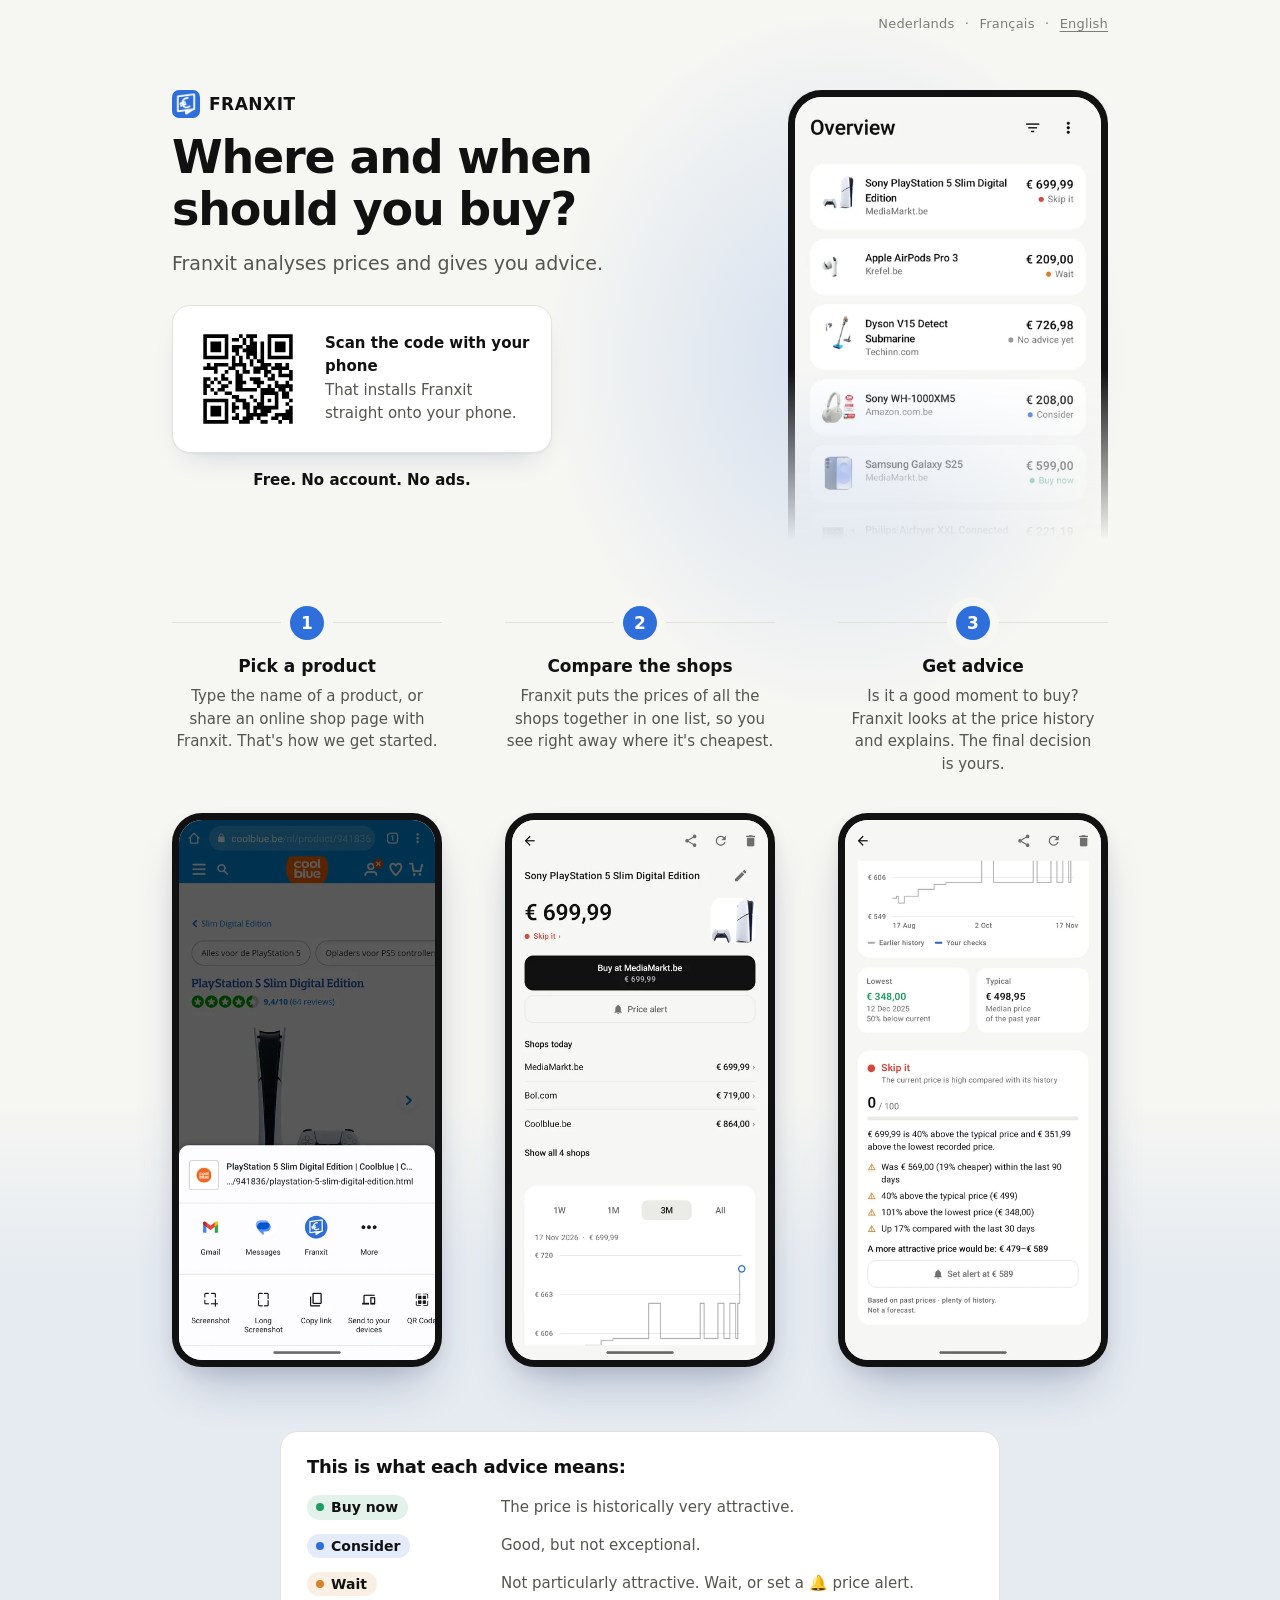
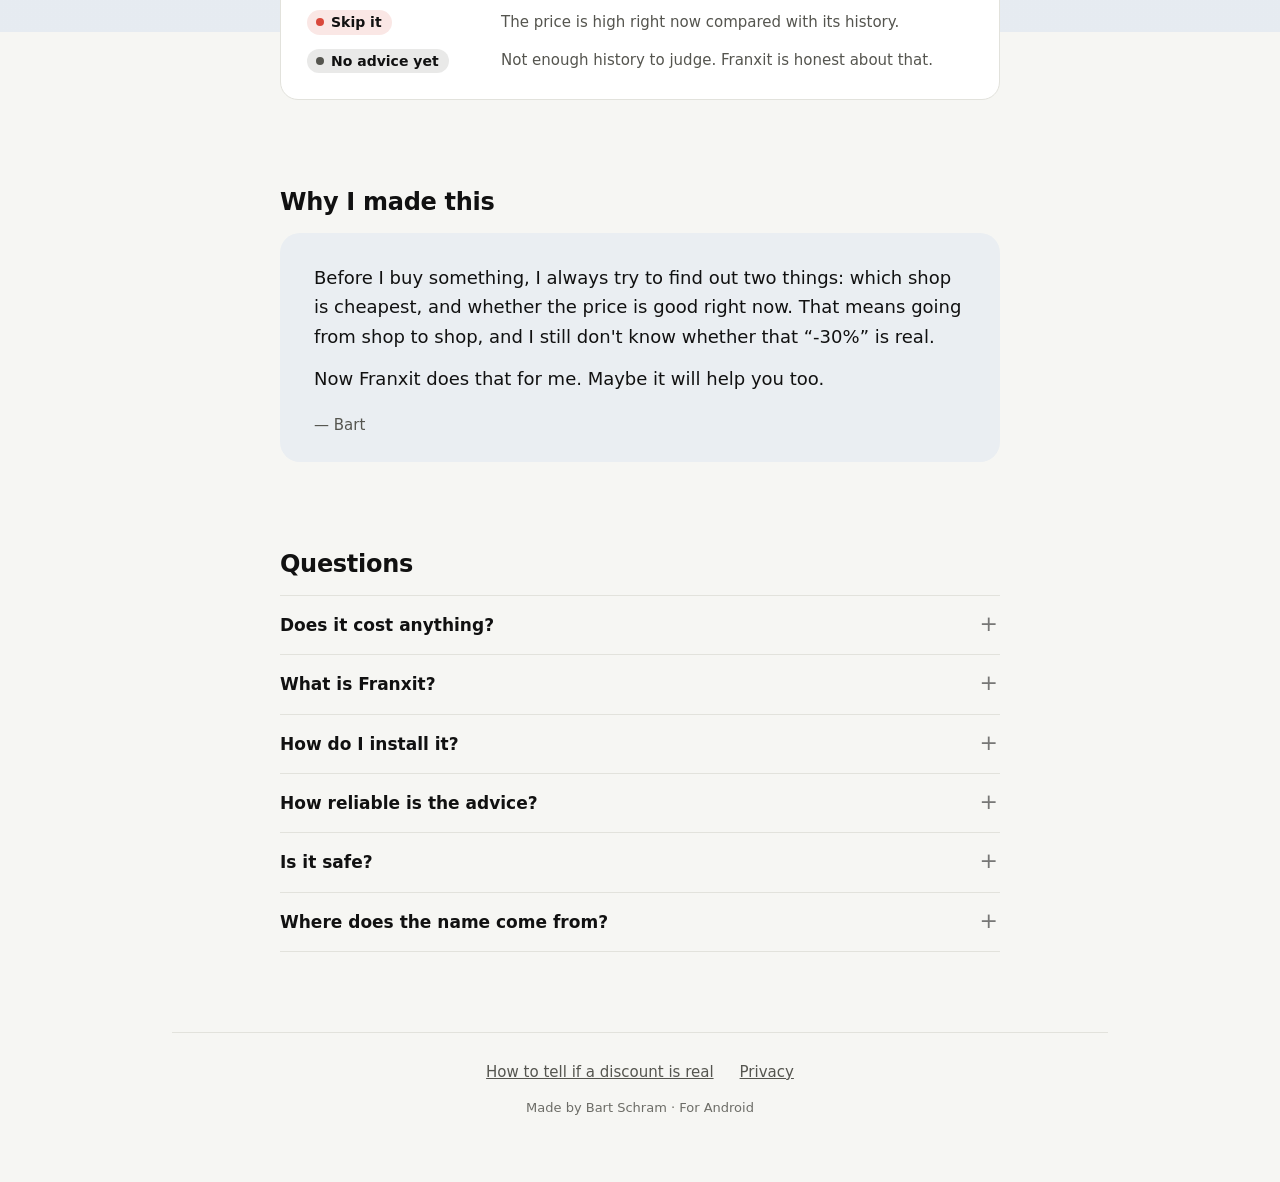
==== commit 3c072510: "Site: no coffee link anymore Co-Authored-By: Claude Sonnet 5.5 <noreply@anthropic.com> Claude-Sessio" ====
--- a/index.html
+++ b/index.html
@@ -24,7 +24,7 @@
 <meta name="robots" content="index,follow,max-snippet:-1,max-image-preview:large,max-video-preview:-1">
 <script type="application/ld+json">{"@context": "https://schema.org", "@type": "SoftwareApplication", "name": "Franxit", "url": "https://franxit.be/", "inLanguage": "nl", "applicationCategory": "ShoppingApplication", "operatingSystem": "Android 8.0 or newer", "description": "Franxit analyseert de prijzen en geeft advies: waar het goedkoopst is en of nu het juiste moment is. Gratis, voor Android.", "image": "https://franxit.be/icon.png", "downloadUrl": "https://github.com/BartSchram93/franxit-download/releases/latest/download/franxit.apk", "offers": {"@type": "Offer", "price": "0", "priceCurrency": "EUR"}, "screenshot": ["https://franxit.be/screens/share.webp", "https://franxit.be/screens/nl/overview.webp", "https://franxit.be/screens/nl/advice.webp", "https://franxit.be/screens/nl/details.webp"], "featureList": ["Kies een product", "Vergelijk de winkels", "Krijg advies", "Volg het op"], "dateModified": "2026-11-18"}</script>
 <script type="application/ld+json">{"@context": "https://schema.org", "@type": "WebSite", "name": "Franxit", "url": "https://franxit.be/", "inLanguage": "nl"}</script>
-<script type="application/ld+json">{"@context": "https://schema.org", "@type": "FAQPage", "inLanguage": "nl", "mainEntity": [{"@type": "Question", "name": "Kost het iets?", "acceptedAnswer": {"@type": "Answer", "text": "Nee. Geen abonnement en geen reclame. Voor extra winkels via Google Shopping maak je zelf een gratis account bij SerpApi."}}, {"@type": "Question", "name": "Wat is Franxit?", "acceptedAnswer": {"@type": "Answer", "text": "Franxit is een gratis Android-app voor wie iets wil kopen. Je kiest een product. Franxit zoekt de goedkoopste winkel, kijkt of de prijs nu goed zit en geeft advies, zoals “nu kopen” of “wachten”. Geen account en geen reclame."}}, {"@type": "Question", "name": "Hoe installeer ik het?", "acceptedAnswer": {"@type": "Answer", "text": "Franxit werkt nog niet op iPhone, enkel op Android. Het staat niet in de Play Store, dus Android vraagt eerst toestemming. 1. Tik op de downloadknop. Waarschuwt je browser? Kies Toch downloaden. 2. Open franxit.apk. Android vraagt toestemming. Tik op Instellingen, zet het aan en ga terug. 3. Tik op Installeren. Waarschuwt Play Protect? Kies Meer details, dan Toch installeren."}}, {"@type": "Question", "name": "Hoe betrouwbaar is het advies?", "acceptedAnswer": {"@type": "Answer", "text": "Zo betrouwbaar als de prijsgeschiedenis. Heeft een product te weinig geschiedenis, dan zegt Franxit “Nog geen advies” in plaats van te gokken. Het advies rust op wat er al gebeurd is, niet op een voorspelling."}}, {"@type": "Question", "name": "Is het veilig?", "acceptedAnswer": {"@type": "Answer", "text": "Franxit vraagt enkel toegang tot internet en meldingen. Er is geen account en je producten blijven op je gsm. Franxit meet anoniem hoe de app gebruikt wordt, nooit welke producten je volgt. Het volledige verhaal staat hier.De waarschuwing bij het installeren komt er omdat de app niet in de Play Store staat."}}, {"@type": "Question", "name": "Waar komt de naam vandaan?", "acceptedAnswer": {"@type": "Answer", "text": "Van de Belgische frank en het Engelse “sit”. Op je geld blijven zitten tot het de moeite is."}}]}</script>
+<script type="application/ld+json">{"@context": "https://schema.org", "@type": "FAQPage", "inLanguage": "nl", "mainEntity": [{"@type": "Question", "name": "Kost het iets?", "acceptedAnswer": {"@type": "Answer", "text": "Nee. Geen abonnement en geen reclame."}}, {"@type": "Question", "name": "Wat is Franxit?", "acceptedAnswer": {"@type": "Answer", "text": "Franxit is een gratis Android-app voor wie iets wil kopen. Je kiest een product. Franxit zoekt de goedkoopste winkel, kijkt of de prijs nu goed zit en geeft advies, zoals “nu kopen” of “wachten”. Geen account en geen reclame."}}, {"@type": "Question", "name": "Hoe installeer ik het?", "acceptedAnswer": {"@type": "Answer", "text": "Franxit werkt nog niet op iPhone, enkel op Android. Het staat niet in de Play Store, dus Android vraagt eerst toestemming. 1. Tik op de downloadknop. Waarschuwt je browser? Kies Toch downloaden. 2. Open franxit.apk. Android vraagt toestemming. Tik op Instellingen, zet het aan en ga terug. 3. Tik op Installeren. Waarschuwt Play Protect? Kies Meer details, dan Toch installeren."}}, {"@type": "Question", "name": "Hoe betrouwbaar is het advies?", "acceptedAnswer": {"@type": "Answer", "text": "Zo betrouwbaar als de prijsgeschiedenis. Heeft een product te weinig geschiedenis, dan zegt Franxit “Nog geen advies” in plaats van te gokken. Het advies rust op wat er al gebeurd is, niet op een voorspelling."}}, {"@type": "Question", "name": "Is het veilig?", "acceptedAnswer": {"@type": "Answer", "text": "Franxit vraagt enkel toegang tot internet en meldingen. Er is geen account en je producten blijven op je gsm. Franxit meet anoniem hoe de app gebruikt wordt, nooit welke producten je volgt. Het volledige verhaal staat hier.De waarschuwing bij het installeren komt er omdat de app niet in de Play Store staat."}}, {"@type": "Question", "name": "Waar komt de naam vandaan?", "acceptedAnswer": {"@type": "Answer", "text": "Van de Belgische frank en het Engelse “sit”. Op je geld blijven zitten tot het de moeite is."}}]}</script>
 <link rel="alternate" hreflang="nl" href="https://franxit.be/">
 <link rel="alternate" hreflang="fr" href="https://franxit.be/fr/">
 <link rel="alternate" hreflang="en" href="https://franxit.be/en/">
@@ -591,7 +591,7 @@
   <div class="faq">
   <details>
     <summary>Kost het iets?</summary>
-    <p>Nee. Geen abonnement en geen reclame. Voor extra winkels via Google Shopping maak je zelf een gratis account bij SerpApi.</p>
+    <p>Nee. Geen abonnement en geen reclame.</p>
   </details>
   <details>
     <summary>Wat is Franxit?</summary>
@@ -629,7 +629,6 @@
     <nav class="foot-links" aria-label="Links">
       <a href="/korting/">Hoe herken je een echte korting?</a>
       <a href="privacy.html#nl">Privacy</a>
-      <a href="https://buymeacoffee.com/bartschram" rel="noopener">Trakteer op een koffie</a>
     </nav>
     <p class="foot-meta"><span>Gemaakt door Bart Schram</span><span>Voor Android</span><span id="updated"></span></p>
   </footer>
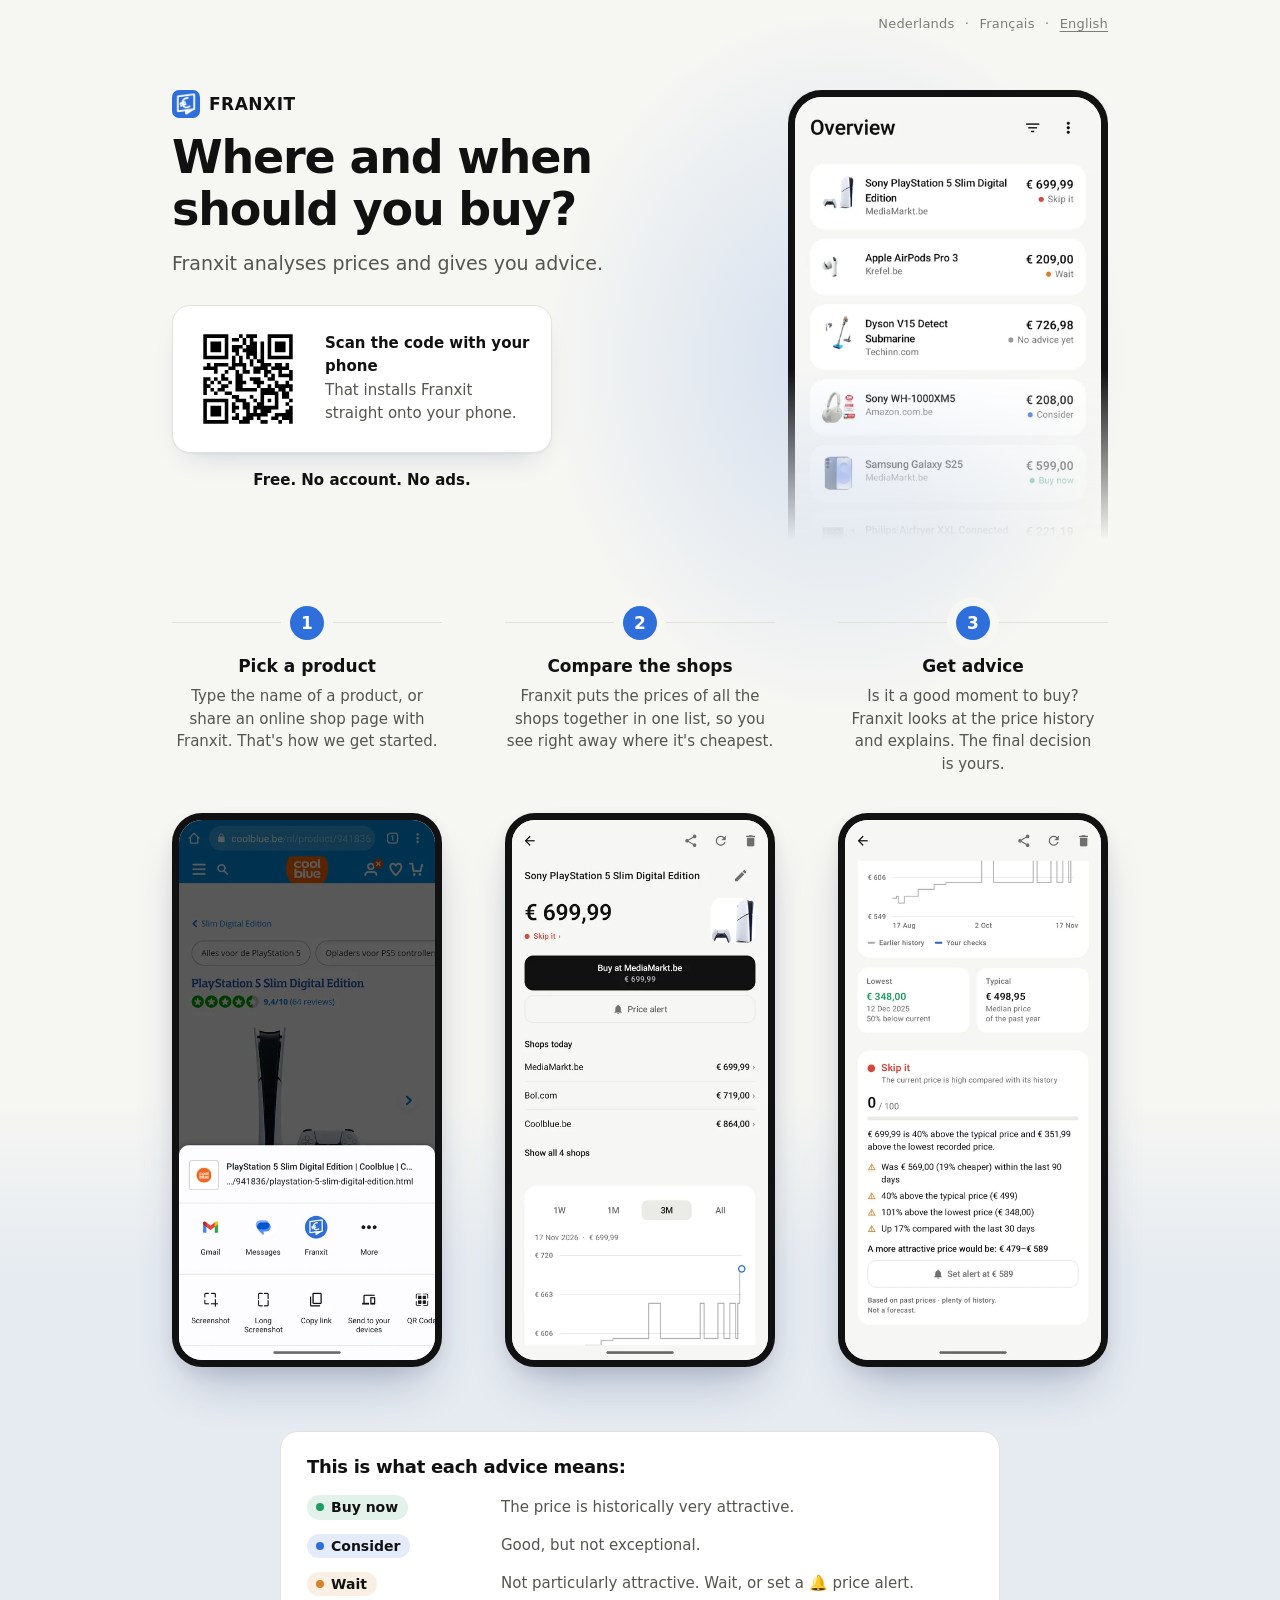
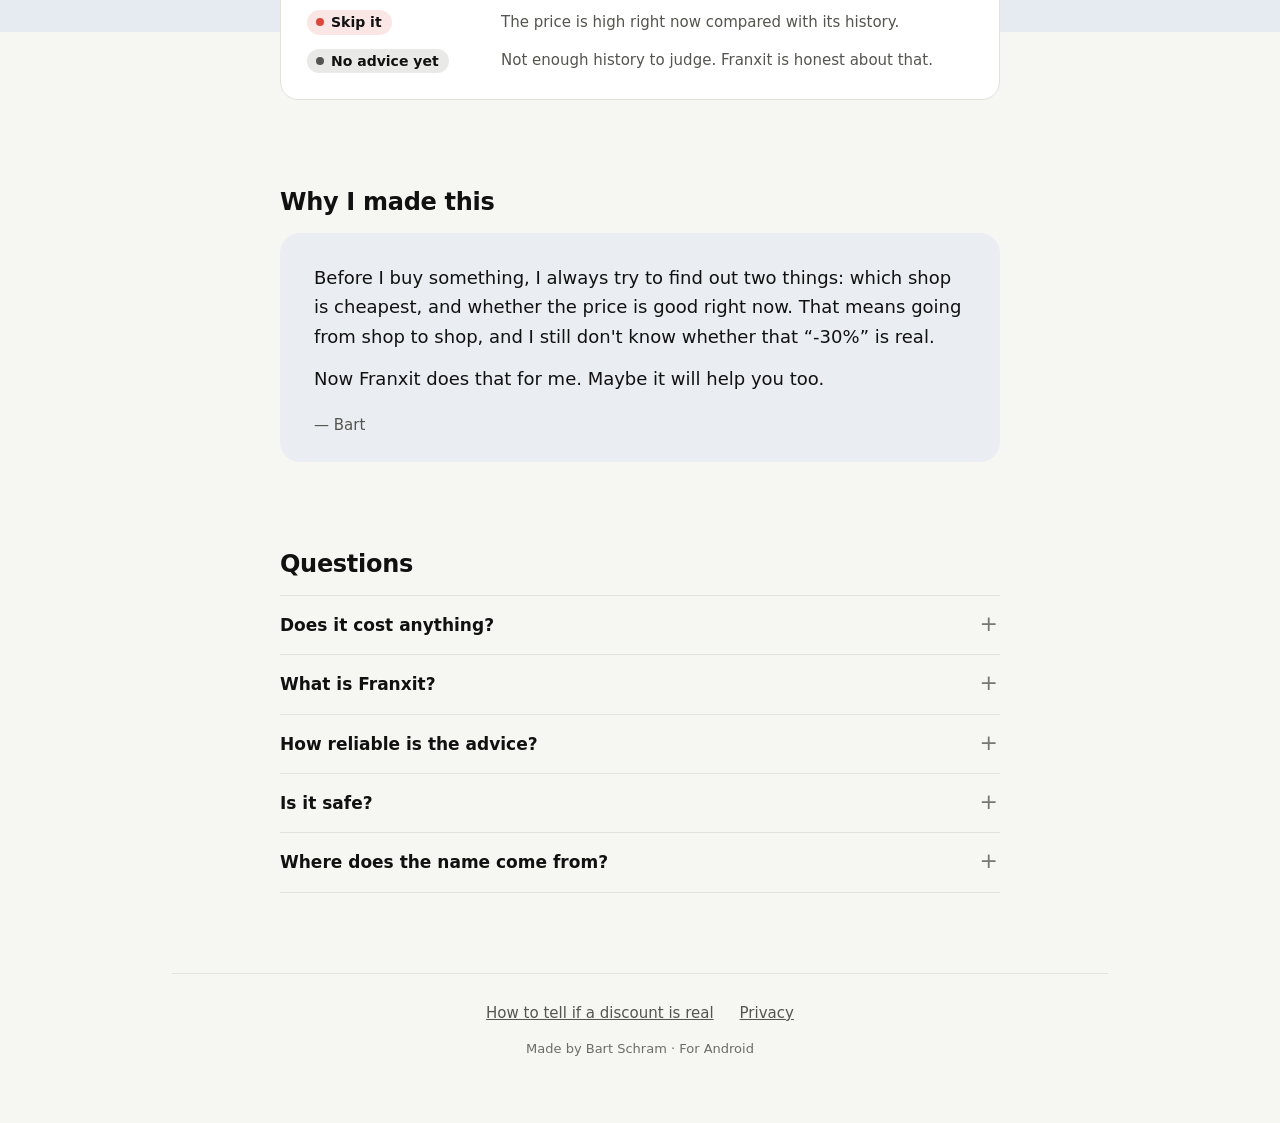
==== commit 649732f7: "Site: download button now links to Google Play instead of the APK Co-Authored-By: Claude Sonnet 5.5 " ====
--- a/index.html
+++ b/index.html
@@ -22,9 +22,9 @@
 <meta name="twitter:image" content="https://franxit.be/preview.png?v=3">
 <link rel="canonical" href="https://franxit.be/">
 <meta name="robots" content="index,follow,max-snippet:-1,max-image-preview:large,max-video-preview:-1">
-<script type="application/ld+json">{"@context": "https://schema.org", "@type": "SoftwareApplication", "name": "Franxit", "url": "https://franxit.be/", "inLanguage": "nl", "applicationCategory": "ShoppingApplication", "operatingSystem": "Android 8.0 or newer", "description": "Franxit analyseert de prijzen en geeft advies: waar het goedkoopst is en of nu het juiste moment is. Gratis, voor Android.", "image": "https://franxit.be/icon.png", "downloadUrl": "https://github.com/BartSchram93/franxit-download/releases/latest/download/franxit.apk", "offers": {"@type": "Offer", "price": "0", "priceCurrency": "EUR"}, "screenshot": ["https://franxit.be/screens/share.webp", "https://franxit.be/screens/nl/overview.webp", "https://franxit.be/screens/nl/advice.webp", "https://franxit.be/screens/nl/details.webp"], "featureList": ["Kies een product", "Vergelijk de winkels", "Krijg advies", "Volg het op"], "dateModified": "2026-11-18"}</script>
+<script type="application/ld+json">{"@context": "https://schema.org", "@type": "SoftwareApplication", "name": "Franxit", "url": "https://franxit.be/", "inLanguage": "nl", "applicationCategory": "ShoppingApplication", "operatingSystem": "Android 8.0 or newer", "description": "Franxit analyseert de prijzen en geeft advies: waar het goedkoopst is en of nu het juiste moment is. Gratis, voor Android.", "image": "https://franxit.be/icon.png", "installUrl": "https://play.google.com/store/apps/details?id=com.bartschram.franxit", "offers": {"@type": "Offer", "price": "0", "priceCurrency": "EUR"}, "screenshot": ["https://franxit.be/screens/share.webp", "https://franxit.be/screens/nl/overview.webp", "https://franxit.be/screens/nl/advice.webp", "https://franxit.be/screens/nl/details.webp"], "featureList": ["Kies een product", "Vergelijk de winkels", "Krijg advies", "Volg het op"], "dateModified": "2026-11-20"}</script>
 <script type="application/ld+json">{"@context": "https://schema.org", "@type": "WebSite", "name": "Franxit", "url": "https://franxit.be/", "inLanguage": "nl"}</script>
-<script type="application/ld+json">{"@context": "https://schema.org", "@type": "FAQPage", "inLanguage": "nl", "mainEntity": [{"@type": "Question", "name": "Kost het iets?", "acceptedAnswer": {"@type": "Answer", "text": "Nee. Geen abonnement en geen reclame."}}, {"@type": "Question", "name": "Wat is Franxit?", "acceptedAnswer": {"@type": "Answer", "text": "Franxit is een gratis Android-app voor wie iets wil kopen. Je kiest een product. Franxit zoekt de goedkoopste winkel, kijkt of de prijs nu goed zit en geeft advies, zoals “nu kopen” of “wachten”. Geen account en geen reclame."}}, {"@type": "Question", "name": "Hoe installeer ik het?", "acceptedAnswer": {"@type": "Answer", "text": "Franxit werkt nog niet op iPhone, enkel op Android. Het staat niet in de Play Store, dus Android vraagt eerst toestemming. 1. Tik op de downloadknop. Waarschuwt je browser? Kies Toch downloaden. 2. Open franxit.apk. Android vraagt toestemming. Tik op Instellingen, zet het aan en ga terug. 3. Tik op Installeren. Waarschuwt Play Protect? Kies Meer details, dan Toch installeren."}}, {"@type": "Question", "name": "Hoe betrouwbaar is het advies?", "acceptedAnswer": {"@type": "Answer", "text": "Zo betrouwbaar als de prijsgeschiedenis. Heeft een product te weinig geschiedenis, dan zegt Franxit “Nog geen advies” in plaats van te gokken. Het advies rust op wat er al gebeurd is, niet op een voorspelling."}}, {"@type": "Question", "name": "Is het veilig?", "acceptedAnswer": {"@type": "Answer", "text": "Franxit vraagt enkel toegang tot internet en meldingen. Er is geen account en je producten blijven op je gsm. Franxit meet anoniem hoe de app gebruikt wordt, nooit welke producten je volgt. Het volledige verhaal staat hier.De waarschuwing bij het installeren komt er omdat de app niet in de Play Store staat."}}, {"@type": "Question", "name": "Waar komt de naam vandaan?", "acceptedAnswer": {"@type": "Answer", "text": "Van de Belgische frank en het Engelse “sit”. Op je geld blijven zitten tot het de moeite is."}}]}</script>
+<script type="application/ld+json">{"@context": "https://schema.org", "@type": "FAQPage", "inLanguage": "nl", "mainEntity": [{"@type": "Question", "name": "Kost het iets?", "acceptedAnswer": {"@type": "Answer", "text": "Nee. Geen abonnement en geen reclame."}}, {"@type": "Question", "name": "Wat is Franxit?", "acceptedAnswer": {"@type": "Answer", "text": "Franxit is een gratis Android-app voor wie iets wil kopen. Je kiest een product. Franxit zoekt de goedkoopste winkel, kijkt of de prijs nu goed zit en geeft advies, zoals “nu kopen” of “wachten”. Geen account en geen reclame."}}, {"@type": "Question", "name": "Hoe betrouwbaar is het advies?", "acceptedAnswer": {"@type": "Answer", "text": "Zo betrouwbaar als de prijsgeschiedenis. Heeft een product te weinig geschiedenis, dan zegt Franxit “Nog geen advies” in plaats van te gokken. Het advies rust op wat er al gebeurd is, niet op een voorspelling."}}, {"@type": "Question", "name": "Is het veilig?", "acceptedAnswer": {"@type": "Answer", "text": "Franxit vraagt enkel toegang tot internet en meldingen. Er is geen account en je producten blijven op je gsm. De app meet niets over hoe je ze gebruikt. Het volledige verhaal staat hier."}}, {"@type": "Question", "name": "Waar komt de naam vandaan?", "acceptedAnswer": {"@type": "Answer", "text": "Van de Belgische frank en het Engelse “sit”. Op je geld blijven zitten tot het de moeite is."}}]}</script>
 <link rel="alternate" hreflang="nl" href="https://franxit.be/">
 <link rel="alternate" hreflang="fr" href="https://franxit.be/fr/">
 <link rel="alternate" hreflang="en" href="https://franxit.be/en/">
@@ -535,15 +535,14 @@
     <p class="lead">Franxit analyseert de prijzen en geeft je advies.</p>
     <p class="ios-note"><span>Franxit werkt helaas nog niet op iPhone.</span> <span class="ios-b">Heb je een Android-gsm? Ga daarmee naar franxit.be om het te installeren.</span></p>
     <div class="qr"><img src="qr.svg" alt="QR-code naar franxit.be" width="160" height="160"><span><strong>Scan de code met je gsm</strong><br>Dan installeer je Franxit meteen op je telefoon.</span></div>
-    <a class="get" id="download" href="https://github.com/BartSchram93/franxit-download/releases/latest/download/franxit.apk">
+    <a class="get" id="download" href="https://play.google.com/store/apps/details?id=com.bartschram.franxit">
       <span class="get-top">
         <img class="get-icon" src="icon.png" alt="">
-        <span class="get-text"><strong>Franxit voor Android</strong><small><span id="meta">Android 8 of nieuwer</span><span>Android 8 of nieuwer</span></small></span>
+        <span class="get-text"><strong>Franxit voor Android</strong><small><span>Android 8 of nieuwer</span></small></span>
       </span>
-      <span class="get-go">Downloaden</span>
+      <span class="get-go">Ophalen op Google Play</span>
     </a>
     <p class="calm">Gratis. Geen account. Geen reclame.</p>
-    <p class="source">Android waarschuwt je bij het installeren, omdat Franxit niet in de Play Store staat. <a href="#installeren">Zo los je dat op</a>.</p>
    </div>
    <div class="hero-shot"><img src="screens/nl/overview.webp?v=0b0e60ac" alt="Franxit-overzicht met producten en hun advies" width="460" height="969" fetchpriority="high"></div>
   </section>
@@ -597,23 +596,13 @@
     <summary>Wat is Franxit?</summary>
     <p>Franxit is een gratis Android-app voor wie iets wil kopen. Je kiest een product. Franxit zoekt de goedkoopste winkel, kijkt of de prijs nu goed zit en geeft advies, zoals “nu kopen” of “wachten”. Geen account en geen reclame.</p>
   </details>
-  <details id="installeren">
-    <summary>Hoe installeer ik het?</summary>
-    <p>Franxit werkt nog niet op iPhone, enkel op Android. Het staat niet in de Play Store, dus Android vraagt eerst toestemming.</p>
-    <ol class="install-steps">
-      <li>Tik op de downloadknop. Waarschuwt je browser? Kies <strong>Toch downloaden</strong>.</li>
-      <li>Open <strong>franxit.apk</strong>. Android vraagt toestemming. Tik op <strong>Instellingen</strong>, zet het aan en ga terug.</li>
-      <li>Tik op <strong>Installeren</strong>. Waarschuwt Play Protect? Kies <strong>Meer details</strong>, dan <strong>Toch installeren</strong>.</li>
-    </ol>
-    <p class="small">Komt er een nieuwe versie, dan zegt de app het. Installeer ze over de oude heen. Je producten blijven staan.</p>
-  </details>
   <details>
     <summary>Hoe betrouwbaar is het advies?</summary>
     <p>Zo betrouwbaar als de prijsgeschiedenis. Heeft een product te weinig geschiedenis, dan zegt Franxit “Nog geen advies” in plaats van te gokken. Het advies rust op wat er al gebeurd is, niet op een voorspelling.</p>
   </details>
   <details>
     <summary>Is het veilig?</summary>
-    <p>Franxit vraagt enkel toegang tot internet en meldingen. Er is geen account en je producten blijven op je gsm. Franxit meet anoniem hoe de app gebruikt wordt, nooit welke producten je volgt. <a href="privacy.html#nl">Het volledige verhaal staat hier</a>.</p><p>De waarschuwing bij het installeren komt er omdat de app niet in de Play Store staat.</p>
+    <p>Franxit vraagt enkel toegang tot internet en meldingen. Er is geen account en je producten blijven op je gsm. De app meet niets over hoe je ze gebruikt. <a href="privacy.html#nl">Het volledige verhaal staat hier</a>.</p>
   </details>
   <details>
     <summary>Waar komt de naam vandaan?</summary>
@@ -621,7 +610,7 @@
   </details>
   </div>
 
-  <a class="dl2" href="https://github.com/BartSchram93/franxit-download/releases/latest/download/franxit.apk">Downloaden</a>
+  <a class="dl2" href="https://play.google.com/store/apps/details?id=com.bartschram.franxit">Ophalen op Google Play</a>
 
   </section>
 
@@ -630,7 +619,7 @@
       <a href="/korting/">Hoe herken je een echte korting?</a>
       <a href="privacy.html#nl">Privacy</a>
     </nav>
-    <p class="foot-meta"><span>Gemaakt door Bart Schram</span><span>Voor Android</span><span id="updated"></span></p>
+    <p class="foot-meta"><span>Gemaakt door Bart Schram</span><span>Voor Android</span></p>
   </footer>
 </main>
 <script>
@@ -690,24 +679,6 @@
     }
     s.addEventListener("scroll", mark, { passive: true }); mark();
   })();
-  // Fills in the version and size of the latest release (no problem if this fails).
-  var T = {"version": "Versie", "updated": "Bijgewerkt op", "months": ["januari", "februari", "maart", "april", "mei", "juni", "juli", "augustus", "september", "oktober", "november", "december"], "decimal": ","};
-  fetch("https://api.github.com/repos/BartSchram93/franxit-download/releases/latest")
-    .then(function (r) { return r.ok ? r.json() : null; })
-    .then(function (rel) {
-      if (!rel || !rel.tag_name) return;
-      var apk = (rel.assets || []).filter(function (a) { return a.name === "franxit.apk"; })[0];
-      var parts = [T.version + " " + rel.tag_name.replace(/^v/, "")];
-      if (apk && apk.size) parts.push((apk.size / 1e6).toFixed(1).replace(".", T.decimal) + " MB");
-      var meta = document.getElementById("meta");
-      meta.textContent = parts.join(" · ");
-      meta.className = "on";
-      if (rel.published_at) {
-        var d = new Date(rel.published_at);
-        document.getElementById("updated").textContent = T.updated + " " + d.getDate() + " " + T.months[d.getMonth()] + " " + d.getFullYear();
-      }
-    })
-    .catch(function () {});
 </script>
 </body>
 </html>
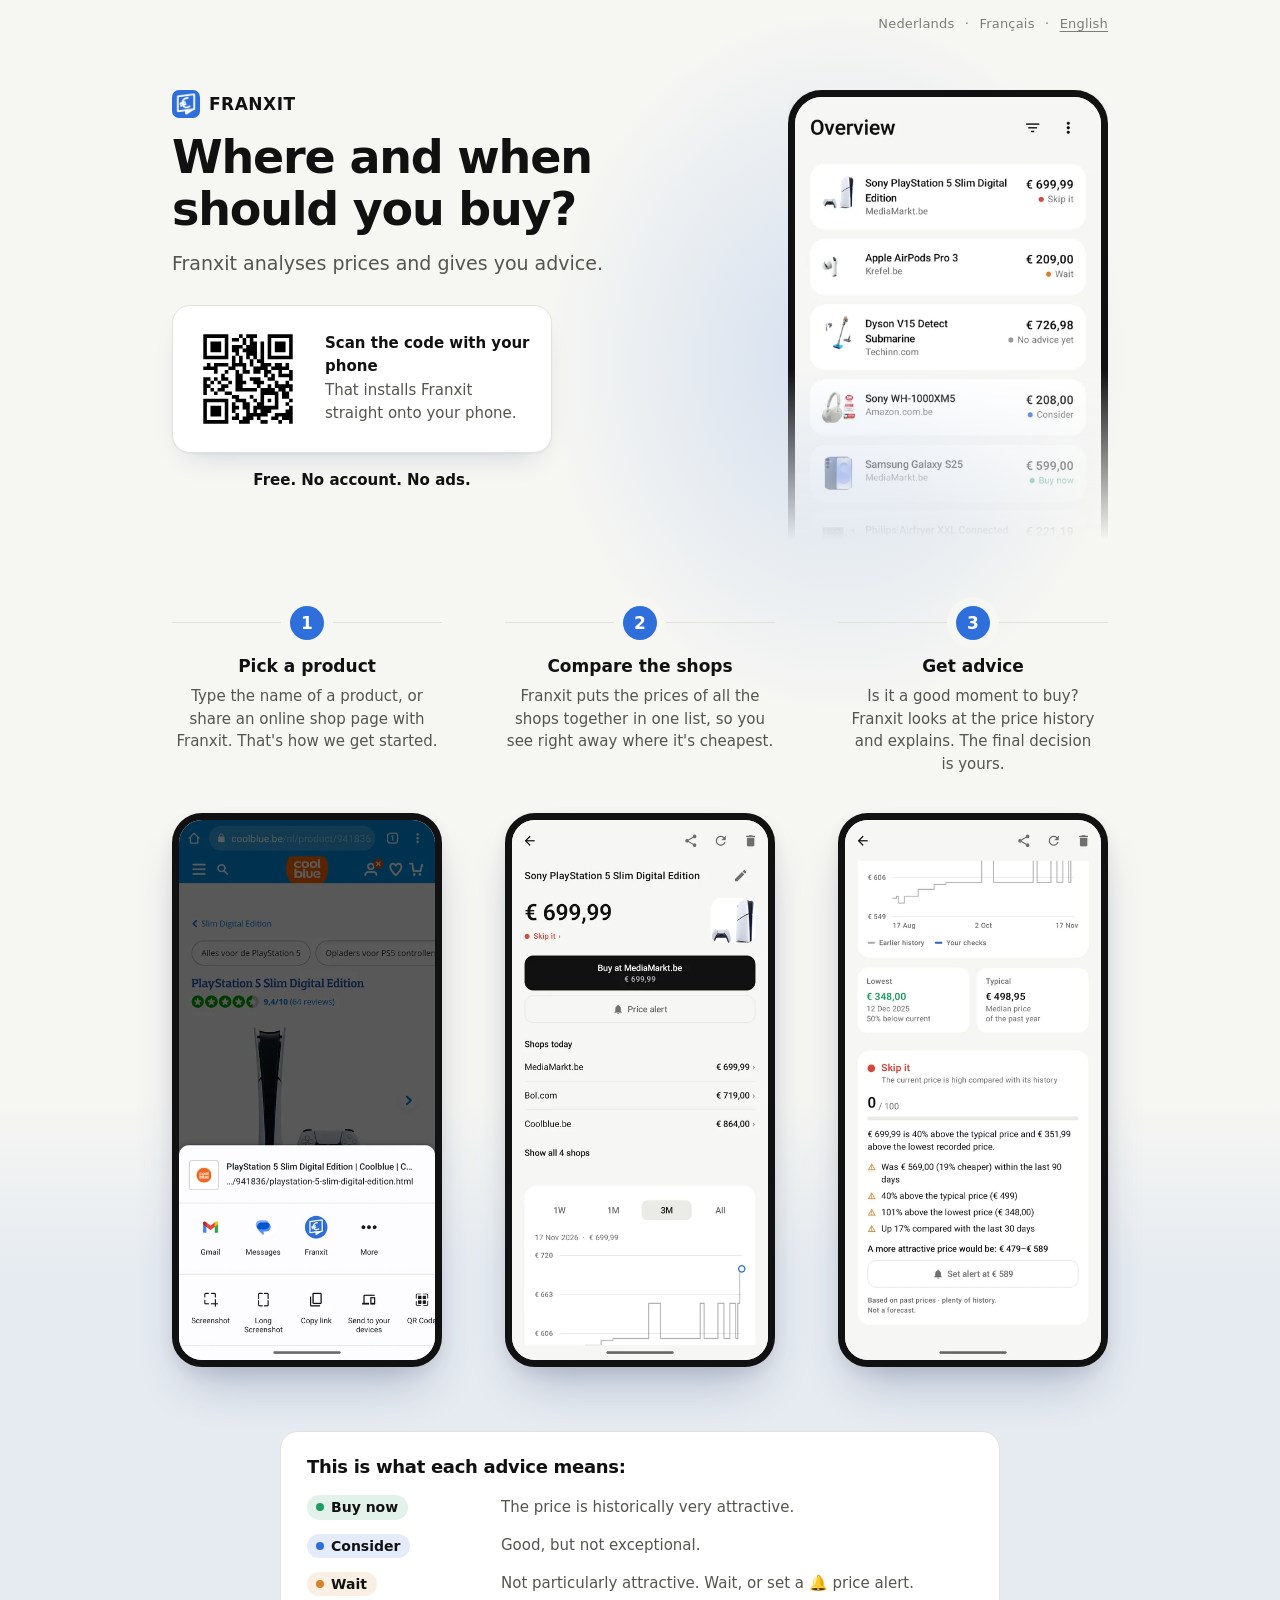
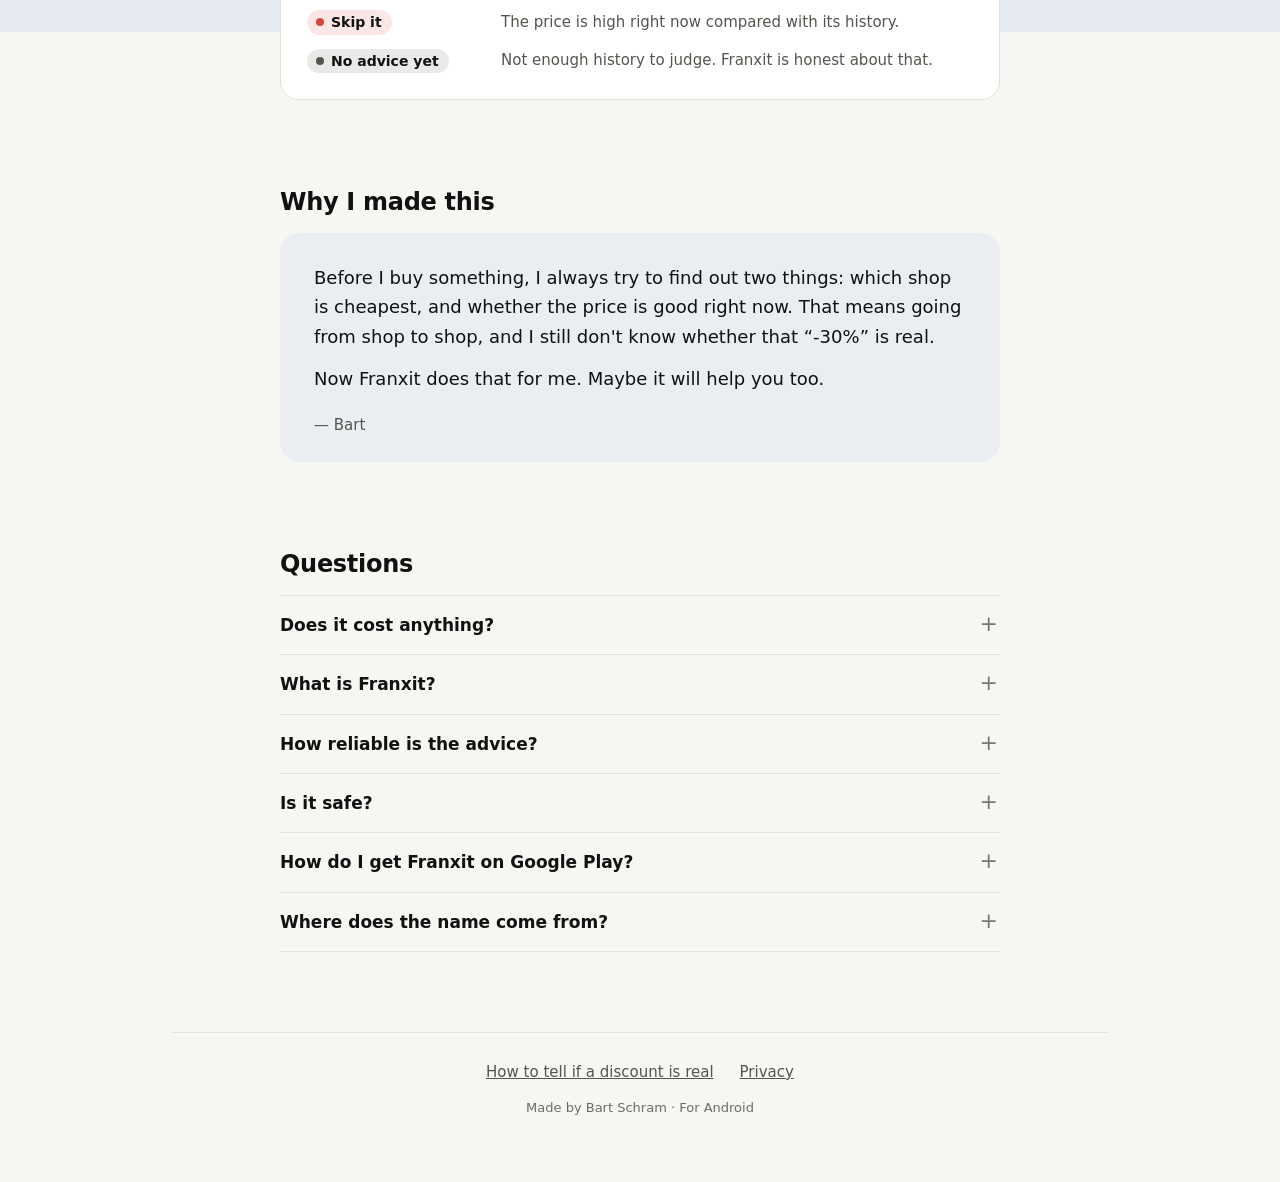
==== commit a25a43ae: "Site: FAQ item on getting Franxit via Google Play (early access) Co-Authored-By: Claude Sonnet 5.5 <" ====
--- a/index.html
+++ b/index.html
@@ -24,7 +24,7 @@
 <meta name="robots" content="index,follow,max-snippet:-1,max-image-preview:large,max-video-preview:-1">
 <script type="application/ld+json">{"@context": "https://schema.org", "@type": "SoftwareApplication", "name": "Franxit", "url": "https://franxit.be/", "inLanguage": "nl", "applicationCategory": "ShoppingApplication", "operatingSystem": "Android 8.0 or newer", "description": "Franxit analyseert de prijzen en geeft advies: waar het goedkoopst is en of nu het juiste moment is. Gratis, voor Android.", "image": "https://franxit.be/icon.png", "installUrl": "https://play.google.com/store/apps/details?id=com.bartschram.franxit", "offers": {"@type": "Offer", "price": "0", "priceCurrency": "EUR"}, "screenshot": ["https://franxit.be/screens/share.webp", "https://franxit.be/screens/nl/overview.webp", "https://franxit.be/screens/nl/advice.webp", "https://franxit.be/screens/nl/details.webp"], "featureList": ["Kies een product", "Vergelijk de winkels", "Krijg advies", "Volg het op"], "dateModified": "2026-11-20"}</script>
 <script type="application/ld+json">{"@context": "https://schema.org", "@type": "WebSite", "name": "Franxit", "url": "https://franxit.be/", "inLanguage": "nl"}</script>
-<script type="application/ld+json">{"@context": "https://schema.org", "@type": "FAQPage", "inLanguage": "nl", "mainEntity": [{"@type": "Question", "name": "Kost het iets?", "acceptedAnswer": {"@type": "Answer", "text": "Nee. Geen abonnement en geen reclame."}}, {"@type": "Question", "name": "Wat is Franxit?", "acceptedAnswer": {"@type": "Answer", "text": "Franxit is een gratis Android-app voor wie iets wil kopen. Je kiest een product. Franxit zoekt de goedkoopste winkel, kijkt of de prijs nu goed zit en geeft advies, zoals “nu kopen” of “wachten”. Geen account en geen reclame."}}, {"@type": "Question", "name": "Hoe betrouwbaar is het advies?", "acceptedAnswer": {"@type": "Answer", "text": "Zo betrouwbaar als de prijsgeschiedenis. Heeft een product te weinig geschiedenis, dan zegt Franxit “Nog geen advies” in plaats van te gokken. Het advies rust op wat er al gebeurd is, niet op een voorspelling."}}, {"@type": "Question", "name": "Is het veilig?", "acceptedAnswer": {"@type": "Answer", "text": "Franxit vraagt enkel toegang tot internet en meldingen. Er is geen account en je producten blijven op je gsm. De app meet niets over hoe je ze gebruikt. Het volledige verhaal staat hier."}}, {"@type": "Question", "name": "Waar komt de naam vandaan?", "acceptedAnswer": {"@type": "Answer", "text": "Van de Belgische frank en het Engelse “sit”. Op je geld blijven zitten tot het de moeite is."}}]}</script>
+<script type="application/ld+json">{"@context": "https://schema.org", "@type": "FAQPage", "inLanguage": "nl", "mainEntity": [{"@type": "Question", "name": "Kost het iets?", "acceptedAnswer": {"@type": "Answer", "text": "Nee. Geen abonnement en geen reclame."}}, {"@type": "Question", "name": "Wat is Franxit?", "acceptedAnswer": {"@type": "Answer", "text": "Franxit is een gratis Android-app voor wie iets wil kopen. Je kiest een product. Franxit zoekt de goedkoopste winkel, kijkt of de prijs nu goed zit en geeft advies, zoals “nu kopen” of “wachten”. Geen account en geen reclame."}}, {"@type": "Question", "name": "Hoe betrouwbaar is het advies?", "acceptedAnswer": {"@type": "Answer", "text": "Zo betrouwbaar als de prijsgeschiedenis. Heeft een product te weinig geschiedenis, dan zegt Franxit “Nog geen advies” in plaats van te gokken. Het advies rust op wat er al gebeurd is, niet op een voorspelling."}}, {"@type": "Question", "name": "Is het veilig?", "acceptedAnswer": {"@type": "Answer", "text": "Franxit vraagt enkel toegang tot internet en meldingen. Er is geen account en je producten blijven op je gsm. De app meet niets over hoe je ze gebruikt. Het volledige verhaal staat hier."}}, {"@type": "Question", "name": "Hoe krijg ik Franxit via Google Play?", "acceptedAnswer": {"@type": "Answer", "text": "Franxit zit nog in early access. Stuur een mailtje naar hello@franxit.be met het e-mailadres van je Google-account. Dan krijg je toegang en kan je de app installeren via Google Play. Is Franxit voor iedereen beschikbaar, dan staat het gewoon in de Play Store."}}, {"@type": "Question", "name": "Waar komt de naam vandaan?", "acceptedAnswer": {"@type": "Answer", "text": "Van de Belgische frank en het Engelse “sit”. Op je geld blijven zitten tot het de moeite is."}}]}</script>
 <link rel="alternate" hreflang="nl" href="https://franxit.be/">
 <link rel="alternate" hreflang="fr" href="https://franxit.be/fr/">
 <link rel="alternate" hreflang="en" href="https://franxit.be/en/">
@@ -543,6 +543,7 @@
       <span class="get-go">Ophalen op Google Play</span>
     </a>
     <p class="calm">Gratis. Geen account. Geen reclame.</p>
+    <p class="source">Franxit zit in early access. Toegang aanvragen kan via <a href="mailto:hello@franxit.be">hello@franxit.be</a>.</p>
    </div>
    <div class="hero-shot"><img src="screens/nl/overview.webp?v=0b0e60ac" alt="Franxit-overzicht met producten en hun advies" width="460" height="969" fetchpriority="high"></div>
   </section>
@@ -603,6 +604,10 @@
   <details>
     <summary>Is het veilig?</summary>
     <p>Franxit vraagt enkel toegang tot internet en meldingen. Er is geen account en je producten blijven op je gsm. De app meet niets over hoe je ze gebruikt. <a href="privacy.html#nl">Het volledige verhaal staat hier</a>.</p>
+  </details>
+  <details>
+    <summary>Hoe krijg ik Franxit via Google Play?</summary>
+    <p>Franxit zit nog in early access. Stuur een mailtje naar <a href="mailto:hello@franxit.be">hello@franxit.be</a> met het e-mailadres van je Google-account. Dan krijg je toegang en kan je de app installeren via Google Play. Is Franxit voor iedereen beschikbaar, dan staat het gewoon in de Play Store.</p>
   </details>
   <details>
     <summary>Waar komt de naam vandaan?</summary>
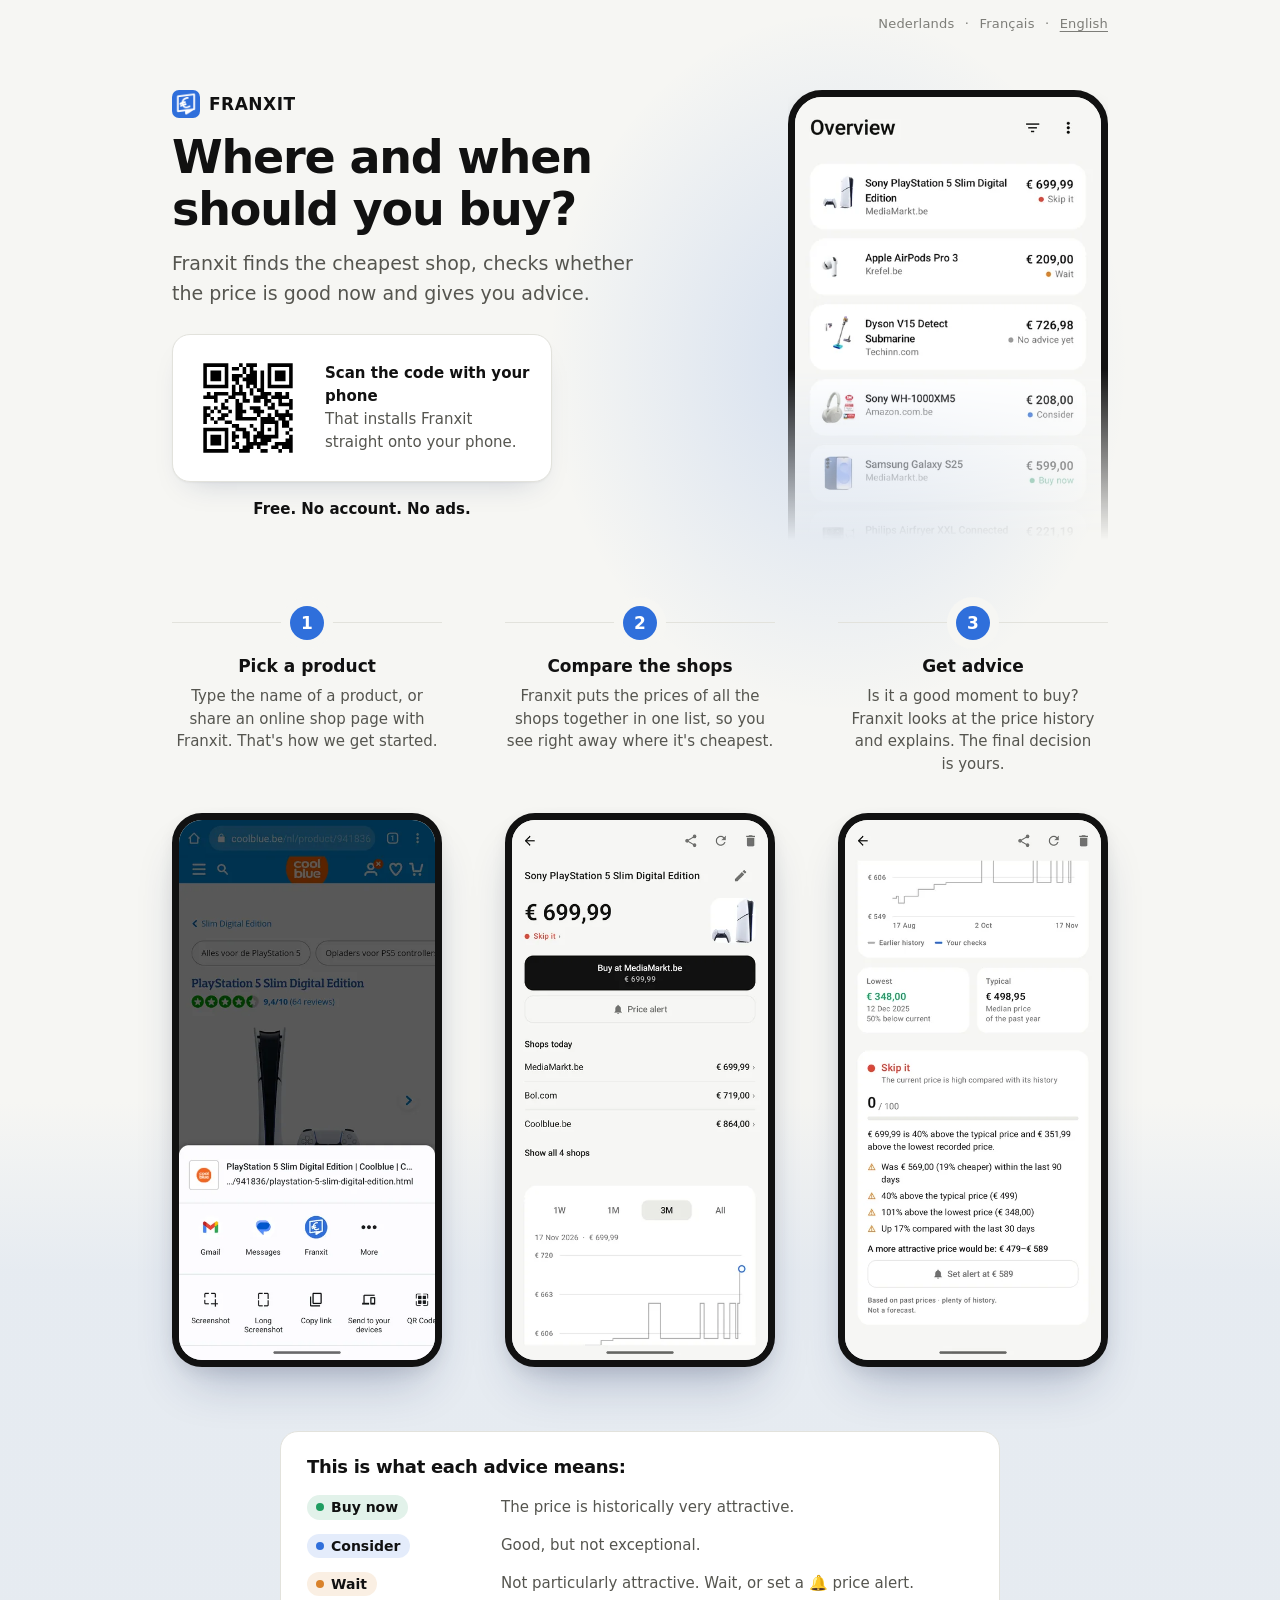
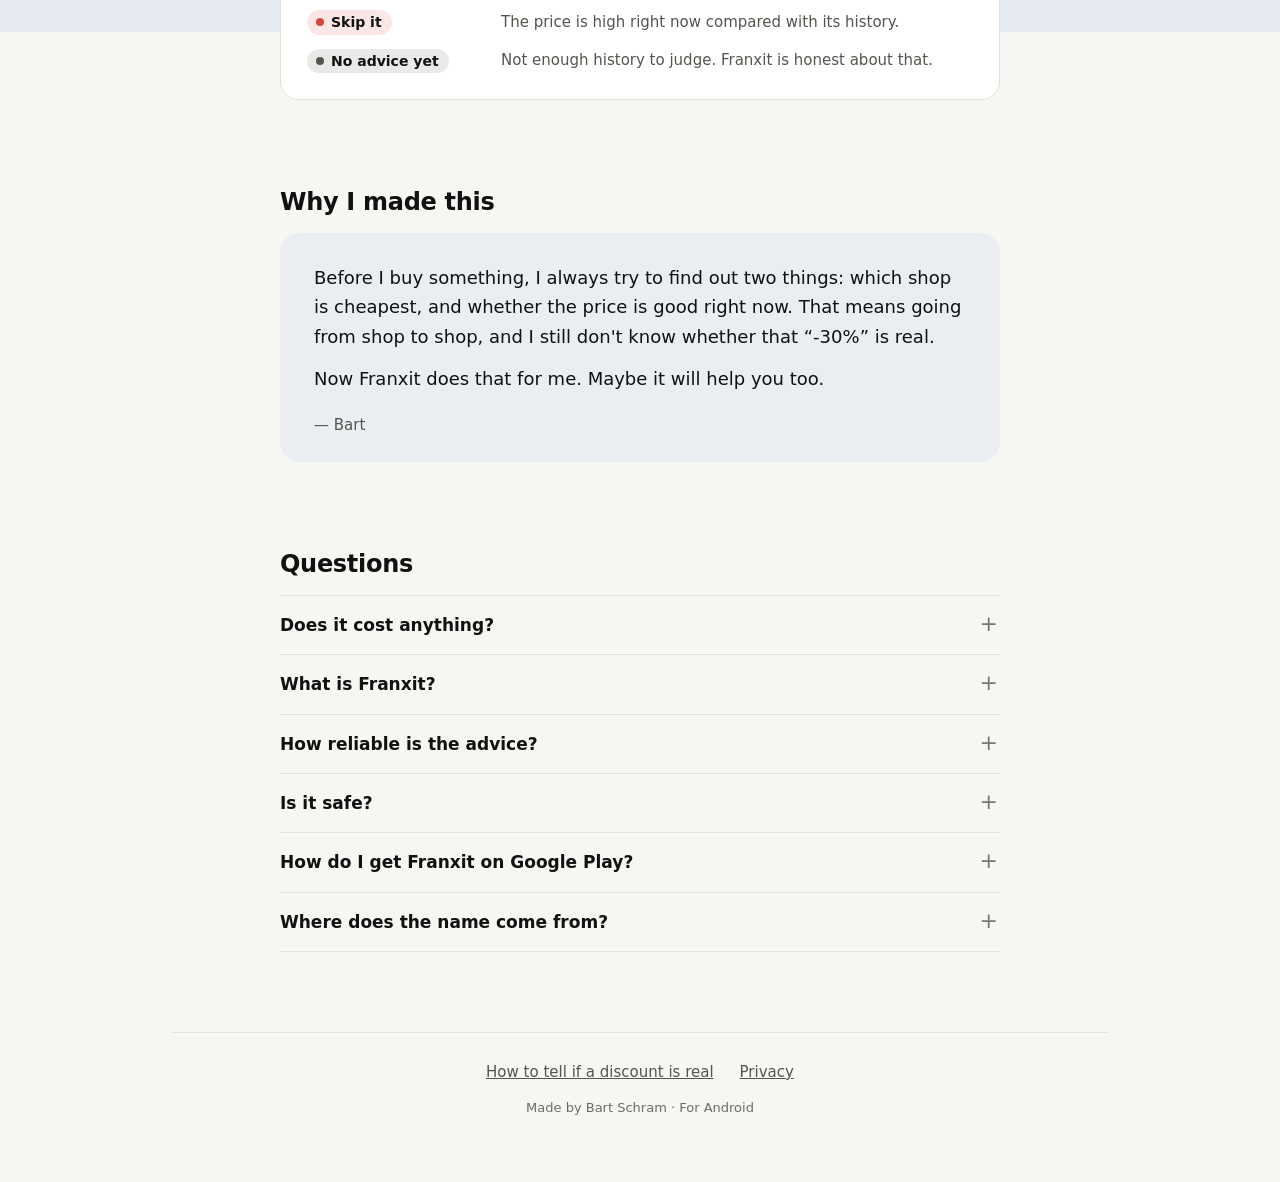
==== commit ee7c9343: "Site: description and lead aligned with the Play listing Co-Authored-By: Claude Sonnet 5.5 <noreply@" ====
--- a/index.html
+++ b/index.html
@@ -4,13 +4,13 @@
 <meta charset="utf-8">
 <meta name="viewport" content="width=device-width, initial-scale=1">
 <title>Franxit – gratis Android-app: waar en wanneer koop je best?</title>
-<meta name="description" content="Franxit analyseert de prijzen en geeft advies: waar het goedkoopst is en of nu het juiste moment is. Gratis, voor Android.">
+<meta name="description" content="Zie in welke winkel het goedkoopst is en of de prijs nu goed zit: nu kopen of wachten. Gratis, zonder account en zonder reclame, voor Android.">
 <meta name="theme-color" content="#2f6fdb">
 <meta property="og:type" content="website">
 <meta property="og:url" content="https://franxit.be/">
 <meta property="og:locale" content="nl_BE">
 <meta property="og:title" content="Franxit: waar en wanneer koop je best?">
-<meta property="og:description" content="Franxit analyseert de prijzen en geeft advies: waar het goedkoopst is en of nu het juiste moment is. Gratis, voor Android.">
+<meta property="og:description" content="Zie in welke winkel het goedkoopst is en of de prijs nu goed zit: nu kopen of wachten. Gratis, zonder account en zonder reclame, voor Android.">
 <meta property="og:image" content="https://franxit.be/preview.png?v=3">
 <meta property="og:image:width" content="1200">
 <meta property="og:image:height" content="630">
@@ -18,11 +18,11 @@
 <meta property="og:image:alt" content="Franxit: waar en wanneer koop je best?">
 <meta name="twitter:card" content="summary_large_image">
 <meta name="twitter:title" content="Franxit: waar en wanneer koop je best?">
-<meta name="twitter:description" content="Franxit analyseert de prijzen en geeft advies: waar het goedkoopst is en of nu het juiste moment is. Gratis, voor Android.">
+<meta name="twitter:description" content="Zie in welke winkel het goedkoopst is en of de prijs nu goed zit: nu kopen of wachten. Gratis, zonder account en zonder reclame, voor Android.">
 <meta name="twitter:image" content="https://franxit.be/preview.png?v=3">
 <link rel="canonical" href="https://franxit.be/">
 <meta name="robots" content="index,follow,max-snippet:-1,max-image-preview:large,max-video-preview:-1">
-<script type="application/ld+json">{"@context": "https://schema.org", "@type": "SoftwareApplication", "name": "Franxit", "url": "https://franxit.be/", "inLanguage": "nl", "applicationCategory": "ShoppingApplication", "operatingSystem": "Android 8.0 or newer", "description": "Franxit analyseert de prijzen en geeft advies: waar het goedkoopst is en of nu het juiste moment is. Gratis, voor Android.", "image": "https://franxit.be/icon.png", "installUrl": "https://play.google.com/store/apps/details?id=com.bartschram.franxit", "offers": {"@type": "Offer", "price": "0", "priceCurrency": "EUR"}, "screenshot": ["https://franxit.be/screens/share.webp", "https://franxit.be/screens/nl/overview.webp", "https://franxit.be/screens/nl/advice.webp", "https://franxit.be/screens/nl/details.webp"], "featureList": ["Kies een product", "Vergelijk de winkels", "Krijg advies", "Volg het op"], "dateModified": "2026-11-20"}</script>
+<script type="application/ld+json">{"@context": "https://schema.org", "@type": "SoftwareApplication", "name": "Franxit", "url": "https://franxit.be/", "inLanguage": "nl", "applicationCategory": "ShoppingApplication", "operatingSystem": "Android 8.0 or newer", "description": "Zie in welke winkel het goedkoopst is en of de prijs nu goed zit: nu kopen of wachten. Gratis, zonder account en zonder reclame, voor Android.", "image": "https://franxit.be/icon.png", "installUrl": "https://play.google.com/store/apps/details?id=com.bartschram.franxit", "offers": {"@type": "Offer", "price": "0", "priceCurrency": "EUR"}, "screenshot": ["https://franxit.be/screens/share.webp", "https://franxit.be/screens/nl/overview.webp", "https://franxit.be/screens/nl/advice.webp", "https://franxit.be/screens/nl/details.webp"], "featureList": ["Kies een product", "Vergelijk de winkels", "Krijg advies", "Volg het op"], "dateModified": "2026-11-20"}</script>
 <script type="application/ld+json">{"@context": "https://schema.org", "@type": "WebSite", "name": "Franxit", "url": "https://franxit.be/", "inLanguage": "nl"}</script>
 <script type="application/ld+json">{"@context": "https://schema.org", "@type": "FAQPage", "inLanguage": "nl", "mainEntity": [{"@type": "Question", "name": "Kost het iets?", "acceptedAnswer": {"@type": "Answer", "text": "Nee. Geen abonnement en geen reclame."}}, {"@type": "Question", "name": "Wat is Franxit?", "acceptedAnswer": {"@type": "Answer", "text": "Franxit is een gratis Android-app voor wie iets wil kopen. Je kiest een product. Franxit zoekt de goedkoopste winkel, kijkt of de prijs nu goed zit en geeft advies, zoals “nu kopen” of “wachten”. Geen account en geen reclame."}}, {"@type": "Question", "name": "Hoe betrouwbaar is het advies?", "acceptedAnswer": {"@type": "Answer", "text": "Zo betrouwbaar als de prijsgeschiedenis. Heeft een product te weinig geschiedenis, dan zegt Franxit “Nog geen advies” in plaats van te gokken. Het advies rust op wat er al gebeurd is, niet op een voorspelling."}}, {"@type": "Question", "name": "Is het veilig?", "acceptedAnswer": {"@type": "Answer", "text": "Franxit vraagt enkel toegang tot internet en meldingen. Er is geen account en je producten blijven op je gsm. De app meet niets over hoe je ze gebruikt. Het volledige verhaal staat hier."}}, {"@type": "Question", "name": "Hoe krijg ik Franxit via Google Play?", "acceptedAnswer": {"@type": "Answer", "text": "Franxit zit nog in early access. Stuur een mailtje naar hello@franxit.be met het e-mailadres van je Google-account. Dan krijg je toegang en kan je de app installeren via Google Play. Is Franxit voor iedereen beschikbaar, dan staat het gewoon in de Play Store."}}, {"@type": "Question", "name": "Waar komt de naam vandaan?", "acceptedAnswer": {"@type": "Answer", "text": "Van de Belgische frank en het Engelse “sit”. Op je geld blijven zitten tot het de moeite is."}}]}</script>
 <link rel="alternate" hreflang="nl" href="https://franxit.be/">
@@ -532,7 +532,7 @@
    <div class="hero-copy">
     <p class="brand"><img src="icon.png" alt="" width="28" height="28">FRANXIT</p>
     <h1>Waar en wanneer koop je best?</h1>
-    <p class="lead">Franxit analyseert de prijzen en geeft je advies.</p>
+    <p class="lead">Franxit zoekt de goedkoopste winkel, kijkt of de prijs nu goed zit en geeft je advies.</p>
     <p class="ios-note"><span>Franxit werkt helaas nog niet op iPhone.</span> <span class="ios-b">Heb je een Android-gsm? Ga daarmee naar franxit.be om het te installeren.</span></p>
     <div class="qr"><img src="qr.svg" alt="QR-code naar franxit.be" width="160" height="160"><span><strong>Scan de code met je gsm</strong><br>Dan installeer je Franxit meteen op je telefoon.</span></div>
     <a class="get" id="download" href="https://play.google.com/store/apps/details?id=com.bartschram.franxit">
